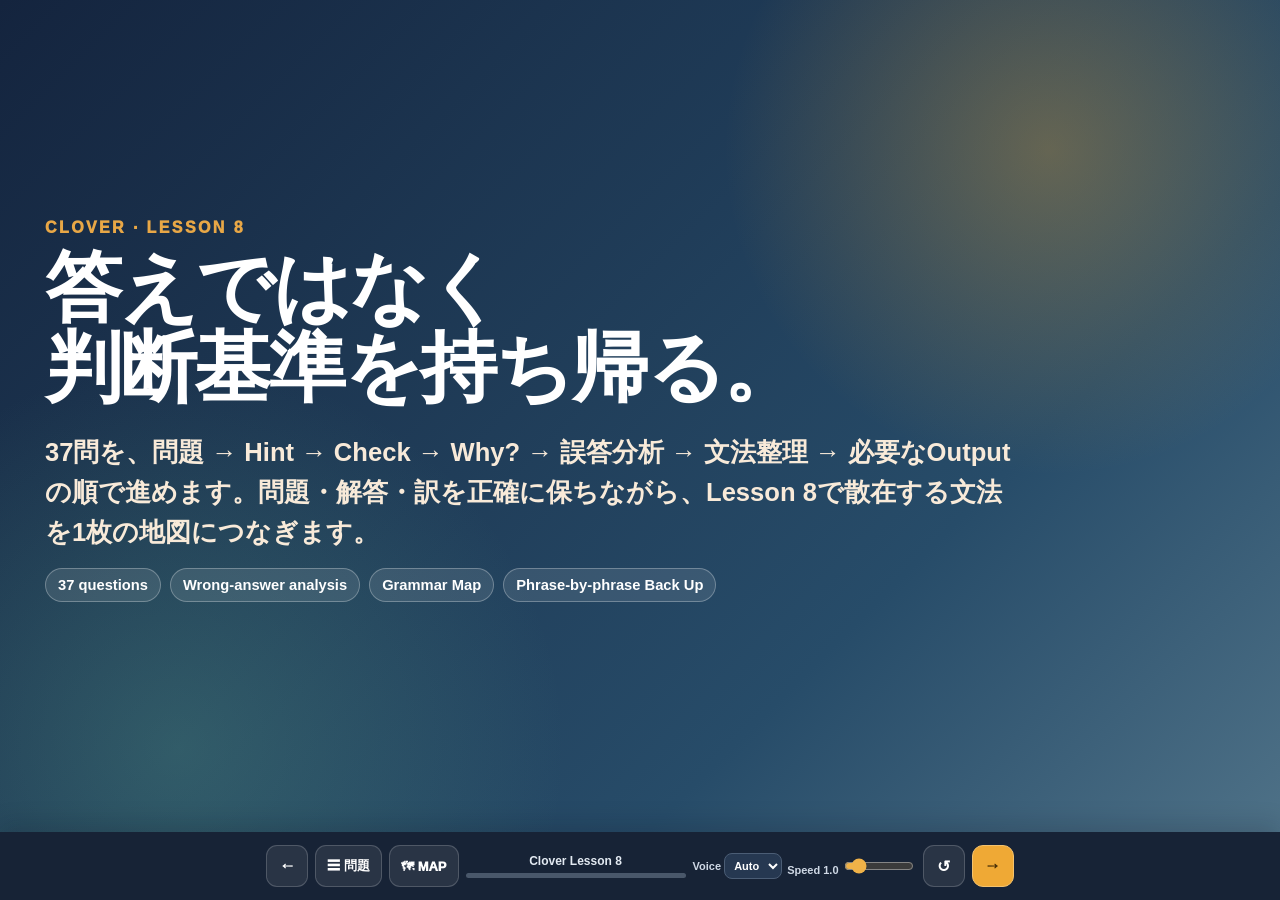
==== index.html @ 0b0bd534 "Load Lesson 8 output defaults before engine" ====
<!doctype html>
<html lang="ja">
<head>
<meta charset="utf-8">
<meta name="viewport" content="width=device-width,initial-scale=1,viewport-fit=cover">
<meta name="theme-color" content="#162943">
<title>Clover Lesson 8｜授業用</title>
<link rel="stylesheet" href="lesson8.css?v=20260901-3">
<link rel="stylesheet" href="teacher-tools.css?v=20260901-3">
</head>
<body>
<div class="app-shell" id="app" tabindex="0">
  <main class="stage" id="stage" aria-live="polite"></main>
  <nav class="toolbar" aria-label="授業操作">
    <button class="tool-btn" id="prevBtn" type="button" aria-label="前へ">←</button>
    <button class="tool-btn text" id="menuBtn" type="button" aria-label="問題一覧">☰ <span>問題</span></button>
    <button class="tool-btn text" id="mapBtn" type="button" aria-label="文法地図">🗺 <span>MAP</span></button>
    <div class="progress" aria-label="進行状況"><div class="counter" id="counter"></div><div class="progressbar"><span id="progressBar"></span></div></div>
    <div class="voice">
      <label>Voice <select id="voiceMode"><option value="auto">Auto</option><option value="en-US">US</option><option value="en-GB">UK</option></select></label>
      <label>Speed <span id="rateValue">1.0</span> <input class="rate" id="rate" type="range" min="0.7" max="3" step="0.1" value="1.0"></label>
    </div>
    <button class="tool-btn" id="resetBtn" type="button" aria-label="この問題を最初から">↺</button>
    <button class="tool-btn primary" id="nextBtn" type="button" aria-label="次へ">→</button>
  </nav>
</div>
<div class="overlay" id="menuOverlay" hidden><section class="modal" role="dialog" aria-modal="true" aria-label="問題一覧"><header class="modal-head"><h2>Clover Lesson 8｜問題一覧</h2><button class="close-btn" id="menuClose" type="button">×</button></header><div class="modal-body" id="menuBody"></div></section></div>
<div class="overlay" id="mapOverlay" hidden><section class="modal" role="dialog" aria-modal="true" aria-label="高校英文法 Grammar Map"><header class="modal-head"><h2>高校英文法 Grammar Map｜Lesson 8</h2><button class="close-btn" id="mapClose" type="button">×</button></header><div class="modal-body" id="mapBody"></div></section></div>
<div class="overlay" id="teacherOverlay" hidden><section class="modal" role="dialog" aria-modal="true" aria-label="教師用授業メモ"><header class="modal-head"><h2>教師用授業メモ</h2><button class="close-btn" id="teacherClose" type="button">×</button></header><div class="modal-body" id="teacherBody"></div></section></div>
<div class="toast" id="toast" hidden></div>
<script src="lesson-data.js?v=20260901-3"></script>
<script src="lesson8-output-defaults.js?v=20260901-3"></script>
<script src="lesson-references.js?v=20260901-3"></script>
<script src="lesson8-learning.js?v=20260901-3"></script>
<script src="lesson8-enhance.js?v=20260901-3"></script>
<script src="lesson8-projection-fix.js?v=20260901-3"></script>
<script src="teacher-tools.js?v=20260901-3"></script>
</body>
</html>
---- lesson8.css ----
:root{
  --ink:#182338;--navy:#162943;--navy2:#244563;--paper:#fffdf8;--cream:#f5efe6;--line:#dfd7cb;
  --muted:#687487;--gold:#efa935;--green:#287653;--red:#b8453f;--blue:#36759d;--violet:#6650a4;
  --shadow:0 18px 48px rgba(29,37,50,.16);--toolbar-h:68px;
}
*{box-sizing:border-box}
html,body{margin:0;width:100%;height:100%;background:#dcd5cc;color:var(--ink);font-family:"Kiwi Maru","Noto Sans JP","Yu Gothic UI","Segoe UI",sans-serif}
body{overflow:hidden}
button,select,input{font:inherit}
button{touch-action:manipulation}
.app-shell{height:100dvh;width:100vw;display:grid;grid-template-rows:minmax(0,1fr) auto;background:#e4ddd4;overflow:hidden}
.stage{min-height:0;overflow:hidden;background:radial-gradient(circle at 92% 10%,rgba(239,169,53,.14),transparent 24%),radial-gradient(circle at 4% 92%,rgba(54,117,157,.11),transparent 27%),linear-gradient(135deg,#fffdf8,#f5efe7);position:relative}
.stage-scroll{height:100%;min-height:0;overflow:auto;overscroll-behavior:contain;padding:clamp(16px,2.2vw,34px) clamp(16px,3.4vw,54px) clamp(24px,3vw,42px);scrollbar-gutter:stable}
.stage-scroll::-webkit-scrollbar{width:10px}.stage-scroll::-webkit-scrollbar-thumb{background:#c5bdb3;border-radius:999px;border:2px solid transparent;background-clip:padding-box}
.stage-inner{width:min(1180px,100%);margin:0 auto;min-height:100%;display:flex;flex-direction:column;justify-content:flex-start}
.cover-stage{background:radial-gradient(circle at 82% 18%,rgba(239,169,53,.32),transparent 26%),radial-gradient(circle at 14% 90%,rgba(103,184,151,.25),transparent 29%),linear-gradient(135deg,#14243e,#274c69 70%,#4e7187);color:#fff}
.cover-stage .stage-inner{justify-content:center}
.eyebrow{font-weight:950;letter-spacing:.15em;text-transform:uppercase;color:#e8a746;font-size:clamp(13px,1.25vw,18px)}
h1,h2,h3,p{overflow-wrap:anywhere}
h1{font-family:Georgia,"Yu Mincho",serif;margin:.15em 0 .2em;font-size:clamp(40px,6vw,82px);line-height:1.05;letter-spacing:-.03em}.cover-stage h1{color:#fff}
.cover-lead{font-size:clamp(18px,2vw,29px);line-height:1.55;max-width:980px;color:#f8ead9;font-weight:750;margin:.5rem 0 1rem}
.cover-badges{display:flex;gap:9px;flex-wrap:wrap}.cover-badges span{border:1px solid rgba(255,255,255,.28);background:rgba(255,255,255,.1);padding:8px 12px;border-radius:999px;font-size:clamp(12px,1.15vw,16px);font-weight:850}
.topline{display:flex;align-items:center;gap:10px;flex-wrap:wrap;margin-bottom:10px}.qno,.section-pill,.focus-pill,.stage-pill{display:inline-flex;align-items:center;border-radius:999px;padding:6px 11px;font-size:clamp(12px,1.15vw,16px);font-weight:900}
.qno{color:#9a580b;background:#fff1d6;border:1px solid #efd099}.section-pill{color:#43526a;background:#eff2f6;border:1px solid #d6dde6}.focus-pill{color:#245b44;background:#e9f5ee;border:1px solid #c9e2d2}.stage-pill{margin-left:auto;color:#604f22;background:#fff8df;border:1px solid #eadca9}
.lesson-title{font-family:Georgia,"Yu Mincho",serif;color:var(--navy);font-size:clamp(26px,3.1vw,45px);line-height:1.15;margin:0 0 12px}
.question-card{background:var(--navy);color:#fff;border-radius:20px;padding:clamp(16px,2vw,26px) clamp(17px,2.5vw,32px);box-shadow:0 15px 34px rgba(22,41,67,.18);position:relative}
.question{font-family:"Segoe UI","Noto Sans",sans-serif;font-size:clamp(20px,2.25vw,32px);line-height:1.43;font-weight:800;margin:0;padding-right:56px;white-space:pre-line}
.sub-question-list{display:grid;gap:8px;margin-top:10px}.sub-question{padding:9px 12px;border-radius:11px;background:rgba(255,255,255,.09);font-size:clamp(16px,1.65vw,23px);line-height:1.4;font-weight:750}
.choice-grid{display:grid;grid-template-columns:repeat(2,minmax(0,1fr));gap:9px 11px;margin-top:14px}.choice{padding:9px 12px;border:1px solid rgba(255,255,255,.24);border-radius:12px;background:rgba(255,255,255,.08);font-size:clamp(14px,1.45vw,20px);font-weight:780;line-height:1.35}.choice.correct{background:rgba(69,174,112,.26);border-color:#8bd0a8}
.audio-btn{position:absolute;right:15px;top:15px;width:44px;height:44px;border-radius:50%;border:1px solid rgba(255,255,255,.28);background:rgba(255,255,255,.1);color:#fff;font-weight:900;cursor:pointer}
.panel{margin-top:14px;background:rgba(255,255,255,.93);border:1px solid var(--line);border-radius:20px;padding:clamp(15px,2vw,24px);box-shadow:0 10px 28px rgba(83,65,41,.07)}
.panel-label{display:flex;align-items:center;gap:7px;font-size:clamp(13px,1.25vw,18px);font-weight:950;letter-spacing:.04em;margin-bottom:8px}.label-hint{color:#7b5b12}.label-check{color:#9a5b00}.label-why{color:var(--green)}.label-wrong{color:var(--red)}.label-meaning{color:var(--blue)}.label-grammar{color:#46588a}.label-output{color:var(--violet)}
.big-answer{font-size:clamp(25px,3vw,42px);font-weight:950;line-height:1.25;color:var(--navy);margin:0 0 8px;white-space:pre-line}
.completed{font-family:"Segoe UI","Noto Sans",sans-serif;font-size:clamp(17px,1.8vw,25px);line-height:1.45;font-weight:780;color:#253851;border-left:6px solid var(--blue);background:#f3f7fb;padding:11px 14px;border-radius:12px;white-space:pre-line}
.explain-list{display:grid;gap:9px;margin:0;padding:0;list-style:none}.explain-list li{position:relative;padding-left:1.2em;font-size:clamp(15px,1.52vw,21px);line-height:1.5}.explain-list li::before{content:'●';position:absolute;left:0;top:.18em;color:#9cadb8;font-size:.68em}
.decision{margin-top:12px;padding:10px 13px;border-radius:12px;background:#ecf6ef;border:1px solid #cbe0d1;font-size:clamp(14px,1.35vw,19px);line-height:1.45;font-weight:820}.decision b{color:#216445}
.wrong-grid{display:grid;grid-template-columns:repeat(2,minmax(0,1fr));gap:9px}.wrong-item{border:1px solid #ebcbc5;background:#fff2ef;border-radius:13px;padding:10px 12px;font-size:clamp(14px,1.35vw,19px);line-height:1.42;font-weight:700}
.translation{font-family:Georgia,"Yu Mincho",serif;font-size:clamp(21px,2.4vw,34px);line-height:1.6;font-weight:800;color:#253952;margin:0}
.grammar-card{display:grid;grid-template-columns:minmax(180px,.8fr) minmax(0,2.2fr);gap:16px;align-items:start}.grammar-card h3{margin:0;color:#263a62;font-size:clamp(18px,1.8vw,25px);line-height:1.25}.grammar-rules{margin:0;padding-left:1.25em}.grammar-rules li{font-size:clamp(14px,1.35vw,19px);line-height:1.45;margin-bottom:7px}.grammar-check{margin-top:9px;border-top:1px dashed #ced3df;padding-top:9px;font-weight:850;color:#43516d;font-size:clamp(13px,1.25vw,18px)}
.backup-wrap{display:grid;gap:12px}.backup-jp{font-family:Georgia,"Yu Mincho",serif;font-size:clamp(20px,2.25vw,33px);line-height:1.55;font-weight:820;color:#273c58;background:#f7f2ff;border:1px solid #ded4f3;border-radius:14px;padding:12px 15px}.phrase-line{display:flex;gap:8px;flex-wrap:wrap;align-items:stretch}.phrase{min-height:56px;display:flex;align-items:center;justify-content:center;padding:10px 14px;border-radius:12px;border:1px solid #c9c1dd;background:#fff;color:#2a3650;font-family:"Segoe UI","Noto Sans",sans-serif;font-size:clamp(17px,1.8vw,25px);font-weight:850;line-height:1.25;transition:opacity .15s,transform .15s}.phrase.hidden-phrase{background:#2f3340;color:#2f3340;position:relative;user-select:none}.phrase.hidden-phrase::after{content:'████████';position:absolute;color:#f4eefc;letter-spacing:.03em;font-size:.85em}.backup-only-jp .phrase-line{display:none}.backup-status{display:flex;justify-content:space-between;gap:12px;align-items:center;font-size:clamp(12px,1.15vw,16px);font-weight:850;color:#665e79}.mini-btn{border:1px solid #c8c0da;background:#fff;color:#473a69;border-radius:999px;padding:7px 11px;font-weight:900;cursor:pointer}
.hint-box{border-left:7px solid var(--gold);background:#fffbeb;border-radius:12px;padding:13px 15px;font-size:clamp(18px,1.9vw,27px);line-height:1.48;font-weight:780;color:#3e3a2b}
.map-head{display:flex;align-items:end;justify-content:space-between;gap:14px;flex-wrap:wrap}.map-head h2{font-family:Georgia,"Yu Mincho",serif;color:var(--navy);font-size:clamp(30px,4vw,54px);margin:0}.map-head p{margin:0;color:#526176;font-size:clamp(14px,1.3vw,18px);font-weight:750}
.map-grid{display:grid;grid-template-columns:repeat(3,minmax(0,1fr));gap:9px;margin-top:14px}.map-node{border:1px solid #d6d9dd;background:rgba(255,255,255,.72);border-radius:13px;padding:10px 11px;min-width:0}.map-node.active{background:#fff7e7;border-color:#e9ca90;box-shadow:inset 4px 0 0 var(--gold)}.map-no{font-size:11px;font-weight:950;color:#8d96a4}.map-name{font-size:clamp(14px,1.35vw,19px);font-weight:950;color:#243953;line-height:1.2}.map-axis{font-size:clamp(11px,1.05vw,14px);color:#657287;line-height:1.35;margin-top:4px}.map-qs{font-size:11px;color:#8a6320;margin-top:5px;font-weight:850}.lesson-core{display:grid;grid-template-columns:repeat(3,minmax(0,1fr));gap:10px;margin-top:14px}.core-card{border:1px solid var(--line);background:#fff;border-radius:14px;padding:12px}.core-card b{display:block;color:#243a55;font-size:clamp(15px,1.45vw,20px);margin-bottom:5px}.core-card p{margin:0;color:#566377;font-size:clamp(13px,1.2vw,17px);line-height:1.43}.core-ex{margin-top:8px;font-family:monospace;font-size:12px;color:#4c5f78;line-height:1.45}
.final-grid{display:grid;grid-template-columns:repeat(2,minmax(0,1fr));gap:10px}.final-card{border:1px solid var(--line);background:#fff;border-radius:14px;padding:12px}.final-q{font-size:clamp(15px,1.4vw,20px);font-weight:900;color:#263a55}.final-a{font-size:clamp(18px,1.8vw,25px);font-weight:950;color:#286c4e;margin:7px 0}.final-why{font-size:clamp(13px,1.2vw,17px);line-height:1.4;color:#596679}
.toolbar{min-height:var(--toolbar-h);background:rgba(20,32,52,.98);color:#fff;display:flex;align-items:center;justify-content:center;gap:7px;padding:8px max(8px,env(safe-area-inset-right)) max(8px,env(safe-area-inset-bottom)) max(8px,env(safe-area-inset-left));box-shadow:0 -7px 24px rgba(12,18,28,.18);z-index:20}
.tool-btn{border:1px solid rgba(255,255,255,.18);background:rgba(255,255,255,.08);color:#fff;border-radius:11px;min-width:42px;height:42px;padding:0 11px;font-weight:950;cursor:pointer}.tool-btn.primary{background:var(--gold);border-color:#f4c26d;color:#4a3108}.tool-btn.text{font-size:13px}.progress{min-width:150px;max-width:260px;flex:0 1 220px;text-align:center}.counter{font-size:12px;font-weight:900;color:#e3eaf2;line-height:1.2}.progressbar{height:5px;background:#49576a;border-radius:99px;overflow:hidden;margin-top:5px}.progressbar span{display:block;height:100%;background:#f0b248;transition:width .15s}
.voice{display:flex;gap:5px;align-items:center;color:#cfd8e5;font-size:11px;font-weight:850}.voice select{background:#263851;color:#fff;border:1px solid #4b5d75;border-radius:8px;padding:5px}.rate{width:70px;accent-color:#f0b248}
.overlay{position:fixed;inset:0;z-index:60;background:rgba(13,19,29,.62);display:grid;place-items:center;padding:16px}.overlay[hidden]{display:none}.modal{width:min(1060px,96vw);max-height:88dvh;display:grid;grid-template-rows:auto minmax(0,1fr);background:#fffdf8;border-radius:18px;box-shadow:0 26px 78px rgba(0,0,0,.34);overflow:hidden}.modal-head{display:flex;align-items:center;justify-content:space-between;gap:10px;background:var(--navy);color:#fff;padding:12px 15px}.modal-head h2{font-size:18px;margin:0}.close-btn{border:1px solid rgba(255,255,255,.2);background:rgba(255,255,255,.08);color:#fff;border-radius:9px;width:38px;height:38px;font-weight:950;cursor:pointer}.modal-body{min-height:0;overflow:auto;padding:13px}.jump-grid{display:grid;grid-template-columns:repeat(4,minmax(0,1fr));gap:8px}.jump-btn{border:1px solid var(--line);background:#fff;border-radius:11px;padding:9px 10px;text-align:left;color:#263951;cursor:pointer;min-width:0}.jump-btn b{display:block}.jump-btn small{display:block;color:#7a8493;margin-top:3px;white-space:nowrap;overflow:hidden;text-overflow:ellipsis}
.toast{position:fixed;left:50%;top:12px;transform:translateX(-50%);z-index:90;background:#15243a;color:#fff;border-radius:999px;padding:9px 14px;box-shadow:0 10px 28px rgba(0,0,0,.25);font-size:12px;font-weight:850}.toast[hidden]{display:none}
@media(max-width:950px){.voice{display:none}.map-grid{grid-template-columns:repeat(2,minmax(0,1fr))}.jump-grid{grid-template-columns:repeat(3,minmax(0,1fr))}.grammar-card{grid-template-columns:1fr}.lesson-core{grid-template-columns:1fr 1fr}.stage-pill{margin-left:0}.wrong-grid{grid-template-columns:1fr}}
@media(max-width:650px){:root{--toolbar-h:62px}.stage-scroll{padding:13px 12px 20px}.choice-grid,.map-grid,.final-grid,.lesson-core{grid-template-columns:1fr}.jump-grid{grid-template-columns:repeat(2,minmax(0,1fr))}.question{padding-right:46px;font-size:clamp(19px,5vw,25px)}.audio-btn{width:38px;height:38px;right:10px;top:10px}.toolbar{gap:4px;justify-content:space-between}.tool-btn{min-width:38px;height:40px;padding:0 8px}.tool-btn.text span{display:none}.progress{min-width:90px;flex:1}.topline{gap:6px}.qno,.section-pill,.focus-pill,.stage-pill{padding:5px 8px}.phrase{min-height:48px}.cover-lead{font-size:18px}}
@media(max-height:650px) and (min-width:651px){.stage-scroll{padding-top:13px;padding-bottom:16px}.lesson-title{font-size:28px;margin-bottom:8px}.question{font-size:21px}.question-card{padding:13px 18px}.panel{margin-top:10px;padding:13px 16px}.wrong-item,.explain-list li,.grammar-rules li{font-size:14px}.toolbar{min-height:56px}.tool-btn{height:38px}.translation{font-size:22px}.big-answer{font-size:27px}}
@media(prefers-reduced-motion:reduce){*{scroll-behavior:auto!important;transition:none!important}}
---- teacher-tools.css ----
.teacher-fab{position:absolute;right:14px;top:14px;z-index:5;border:1px solid rgba(22,41,67,.18);background:#fff8e7;color:#7d590e;border-radius:999px;padding:7px 10px;font-size:12px;font-weight:900;cursor:pointer}
.teacher-form{display:grid;gap:10px}.teacher-field label{display:block;font-size:13px;font-weight:900;color:#40516a;margin-bottom:4px}.teacher-field textarea{width:100%;min-height:78px;resize:vertical;border:1px solid #cfd4da;border-radius:10px;padding:9px;background:#fff}.save-row{display:flex;justify-content:flex-end;gap:8px}.save-btn{border:0;background:var(--navy);color:#fff;border-radius:10px;padding:9px 14px;font-weight:900;cursor:pointer}
@media(max-width:650px){.teacher-fab{top:8px;right:8px}}
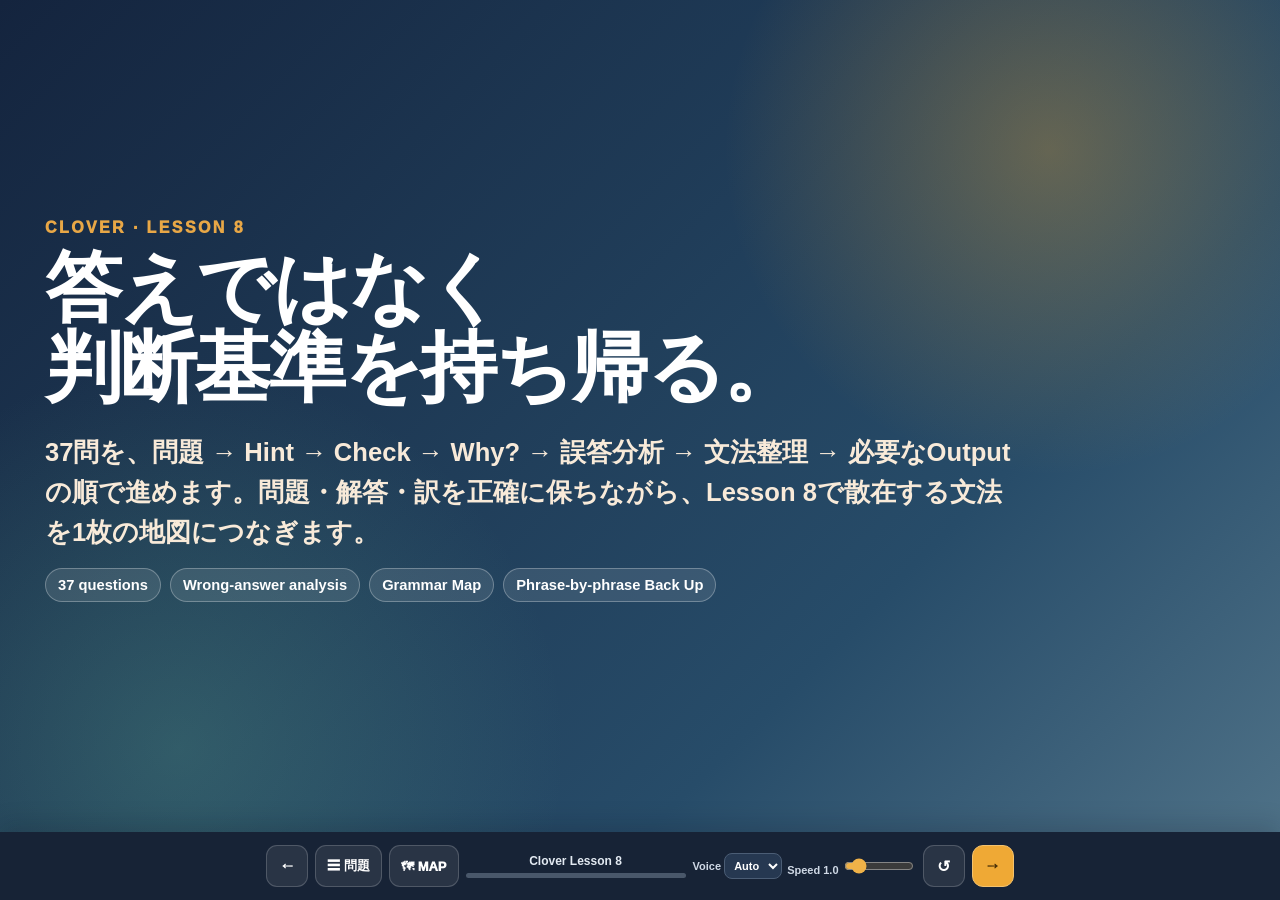
==== commit 9fe83105: "Refresh Lesson 8 Back Up fix" ====
--- a/index.html
+++ b/index.html
@@ -5,8 +5,8 @@
 <meta name="viewport" content="width=device-width,initial-scale=1,viewport-fit=cover">
 <meta name="theme-color" content="#162943">
 <title>Clover Lesson 8｜授業用</title>
-<link rel="stylesheet" href="lesson8.css?v=20260901-3">
-<link rel="stylesheet" href="teacher-tools.css?v=20260901-3">
+<link rel="stylesheet" href="lesson8.css?v=20260901-4">
+<link rel="stylesheet" href="teacher-tools.css?v=20260901-4">
 </head>
 <body>
 <div class="app-shell" id="app" tabindex="0">
@@ -28,12 +28,12 @@
 <div class="overlay" id="mapOverlay" hidden><section class="modal" role="dialog" aria-modal="true" aria-label="高校英文法 Grammar Map"><header class="modal-head"><h2>高校英文法 Grammar Map｜Lesson 8</h2><button class="close-btn" id="mapClose" type="button">×</button></header><div class="modal-body" id="mapBody"></div></section></div>
 <div class="overlay" id="teacherOverlay" hidden><section class="modal" role="dialog" aria-modal="true" aria-label="教師用授業メモ"><header class="modal-head"><h2>教師用授業メモ</h2><button class="close-btn" id="teacherClose" type="button">×</button></header><div class="modal-body" id="teacherBody"></div></section></div>
 <div class="toast" id="toast" hidden></div>
-<script src="lesson-data.js?v=20260901-3"></script>
-<script src="lesson8-output-defaults.js?v=20260901-3"></script>
-<script src="lesson-references.js?v=20260901-3"></script>
-<script src="lesson8-learning.js?v=20260901-3"></script>
-<script src="lesson8-enhance.js?v=20260901-3"></script>
-<script src="lesson8-projection-fix.js?v=20260901-3"></script>
-<script src="teacher-tools.js?v=20260901-3"></script>
+<script src="lesson-data.js?v=20260901-4"></script>
+<script src="lesson8-output-defaults.js?v=20260901-4"></script>
+<script src="lesson-references.js?v=20260901-4"></script>
+<script src="lesson8-learning.js?v=20260901-4"></script>
+<script src="lesson8-enhance.js?v=20260901-4"></script>
+<script src="lesson8-projection-fix.js?v=20260901-4"></script>
+<script src="teacher-tools.js?v=20260901-4"></script>
 </body>
 </html>
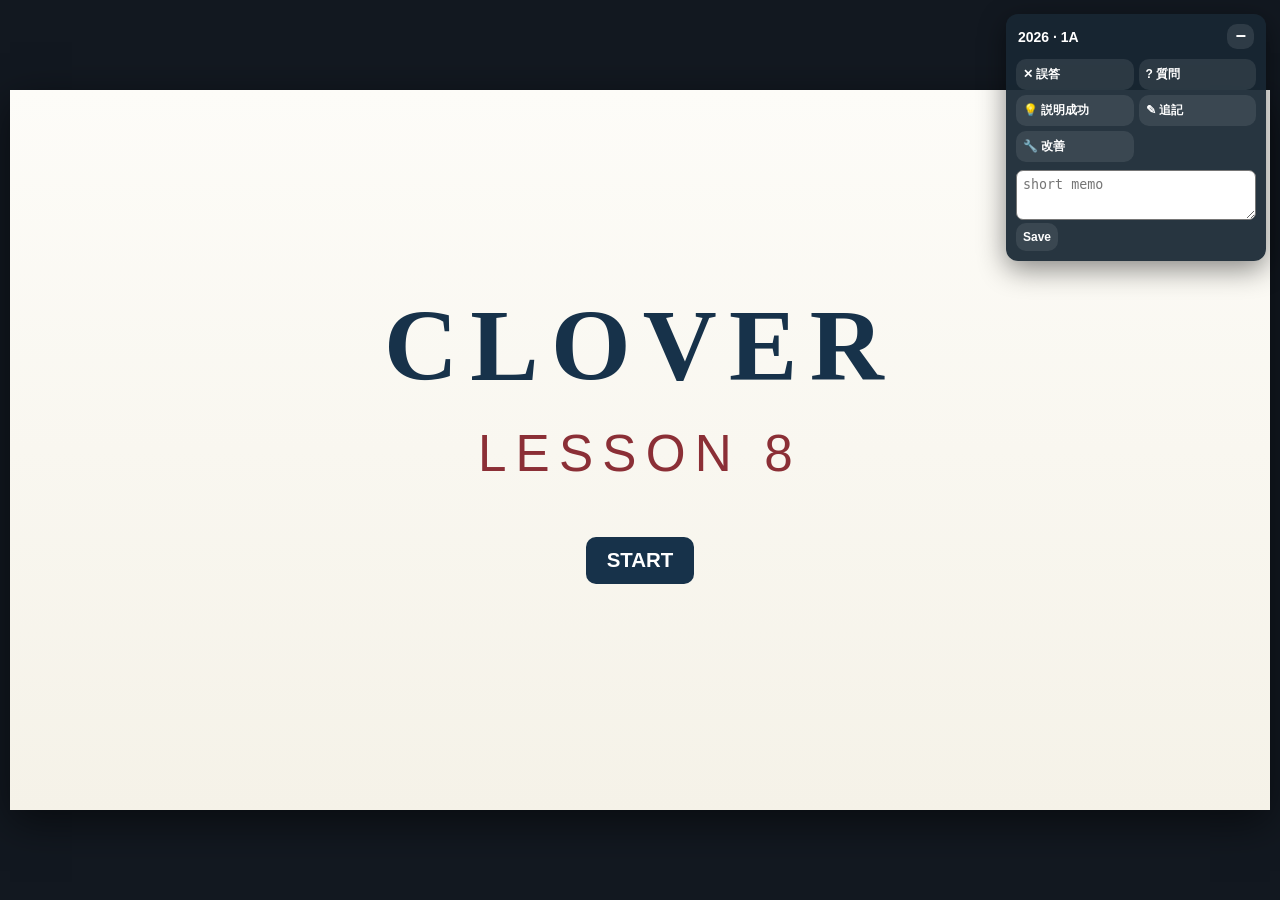
==== commit 171f4a95: "Replace Clover Lesson 8 with project-compliant review build" ====
--- a/index.html
+++ b/index.html
@@ -1,39 +1 @@
-<!doctype html>
-<html lang="ja">
-<head>
-<meta charset="utf-8">
-<meta name="viewport" content="width=device-width,initial-scale=1,viewport-fit=cover">
-<meta name="theme-color" content="#162943">
-<title>Clover Lesson 8｜授業用</title>
-<link rel="stylesheet" href="lesson8.css?v=20260901-4">
-<link rel="stylesheet" href="teacher-tools.css?v=20260901-4">
-</head>
-<body>
-<div class="app-shell" id="app" tabindex="0">
-  <main class="stage" id="stage" aria-live="polite"></main>
-  <nav class="toolbar" aria-label="授業操作">
-    <button class="tool-btn" id="prevBtn" type="button" aria-label="前へ">←</button>
-    <button class="tool-btn text" id="menuBtn" type="button" aria-label="問題一覧">☰ <span>問題</span></button>
-    <button class="tool-btn text" id="mapBtn" type="button" aria-label="文法地図">🗺 <span>MAP</span></button>
-    <div class="progress" aria-label="進行状況"><div class="counter" id="counter"></div><div class="progressbar"><span id="progressBar"></span></div></div>
-    <div class="voice">
-      <label>Voice <select id="voiceMode"><option value="auto">Auto</option><option value="en-US">US</option><option value="en-GB">UK</option></select></label>
-      <label>Speed <span id="rateValue">1.0</span> <input class="rate" id="rate" type="range" min="0.7" max="3" step="0.1" value="1.0"></label>
-    </div>
-    <button class="tool-btn" id="resetBtn" type="button" aria-label="この問題を最初から">↺</button>
-    <button class="tool-btn primary" id="nextBtn" type="button" aria-label="次へ">→</button>
-  </nav>
-</div>
-<div class="overlay" id="menuOverlay" hidden><section class="modal" role="dialog" aria-modal="true" aria-label="問題一覧"><header class="modal-head"><h2>Clover Lesson 8｜問題一覧</h2><button class="close-btn" id="menuClose" type="button">×</button></header><div class="modal-body" id="menuBody"></div></section></div>
-<div class="overlay" id="mapOverlay" hidden><section class="modal" role="dialog" aria-modal="true" aria-label="高校英文法 Grammar Map"><header class="modal-head"><h2>高校英文法 Grammar Map｜Lesson 8</h2><button class="close-btn" id="mapClose" type="button">×</button></header><div class="modal-body" id="mapBody"></div></section></div>
-<div class="overlay" id="teacherOverlay" hidden><section class="modal" role="dialog" aria-modal="true" aria-label="教師用授業メモ"><header class="modal-head"><h2>教師用授業メモ</h2><button class="close-btn" id="teacherClose" type="button">×</button></header><div class="modal-body" id="teacherBody"></div></section></div>
-<div class="toast" id="toast" hidden></div>
-<script src="lesson-data.js?v=20260901-4"></script>
-<script src="lesson8-output-defaults.js?v=20260901-4"></script>
-<script src="lesson-references.js?v=20260901-4"></script>
-<script src="lesson8-learning.js?v=20260901-4"></script>
-<script src="lesson8-enhance.js?v=20260901-4"></script>
-<script src="lesson8-projection-fix.js?v=20260901-4"></script>
-<script src="teacher-tools.js?v=20260901-4"></script>
-</body>
-</html>
+<!doctype html><html lang="ja"><head><meta charset="utf-8"><meta name="viewport" content="width=device-width,initial-scale=1"><title>Clover Lesson 8</title><link rel="stylesheet" href="lesson08.css"></head><body data-teacher="1"><div id="app"></div><script src="lesson-data.js"></script><script src="lesson8-output-defaults.js"></script><script src="lesson-data-adapter.js"></script><script src="lesson-references.js"></script><script src="lesson08-learning.js"></script><script src="lesson08-enhance.js"></script></body></html>
--- a/lesson08.css
+++ b/lesson08.css
@@ -0,0 +1,14 @@
+
+:root{--ink:#17324a;--accent:#8b2f36;--paper:#fbfaf6;--soft:#edf2f5;--gold:#b08a47;--green:#406b5a;--danger:#9b3c32}
+*{box-sizing:border-box}html,body{margin:0;width:100%;height:100%;background:#121820;color:#17202a;font-family:-apple-system,BlinkMacSystemFont,"Segoe UI","Yu Gothic",Meiryo,sans-serif;overflow:hidden}
+#app{height:100vh;display:grid;place-items:center;padding:10px}.slide{position:relative;width:min(100%,177.78vh);height:min(100%,56.25vw);aspect-ratio:16/9;background:var(--paper);padding:5.4vh 6.2vw 7.8vh;overflow:hidden;box-shadow:0 12px 40px #0008}
+.cover{display:grid;place-items:center;background:linear-gradient(180deg,#fdfcf8,#f5f2e8)}.cover-inner{text-align:center}.clovermark{font:700 clamp(64px,8vw,150px)/1 Georgia,serif;letter-spacing:.12em;color:var(--ink)}.lessonno{font-size:clamp(38px,4vw,74px);letter-spacing:.18em;margin:3vh 0 6vh;color:var(--accent)}
+button{border:0;background:var(--ink);color:white;border-radius:10px;padding:1.25vh 1.6vw;font-size:clamp(17px,1.6vw,30px);font-weight:700;cursor:pointer}button.ghost{background:transparent;color:var(--ink);border:2px solid #9ca9b4}.eyebrow,.stage-title,.cover-kicker{font-weight:800;letter-spacing:.14em;color:var(--accent);font-size:clamp(17px,1.4vw,25px)}
+.problem-text,.complete{font-family:Georgia,"Times New Roman",serif;font-size:clamp(31px,3.15vw,58px);line-height:1.34;color:#14212b;margin-top:4vh;white-space:normal}.complete{font-size:clamp(30px,2.9vw,54px);padding-right:3vw}.options{display:grid;grid-template-columns:1fr 1fr;gap:1.2vh 2vw;margin-top:3vh;font-size:clamp(20px,1.8vw,32px)}.options div{padding:.6vh 0;border-bottom:1px solid #d9d7ce}
+.audio{position:absolute;right:6.2vw;top:5vh;background:transparent;color:var(--ink);font-size:clamp(14px,1.25vw,22px);padding:.5vh .5vw}.hint{margin-top:3vh;padding:2.5vh 2.8vw;border-left:8px solid var(--gold);background:#f7f1df}.hint-en{font-size:clamp(25px,2.25vw,42px);line-height:1.45}.hintdots{display:flex;gap:.8vw;margin-top:2vh}.hintdots button{padding:.5vh .8vw;background:#c4cbd0;color:#233}.hintdots .on{background:var(--accent);color:white}
+.path{display:flex;align-items:center;gap:1vw;flex-wrap:wrap;margin:3vh 0 2vh}.path span{padding:.8vh 1vw;border:2px solid #9cb0bc;border-radius:999px;font-size:clamp(18px,1.55vw,28px);background:white}.path b{font-size:2vw;color:var(--gold)}.explain,.watch,.meaning{font-size:clamp(23px,2.1vw,40px);line-height:1.52;margin-top:3vh;max-width:94%}.watch{border-left:8px solid var(--danger);padding:2vh 2vw;background:#fff0ec}.meaning{font-family:"Yu Gothic",Meiryo,sans-serif;border-top:2px solid #d5d1c5;padding-top:3vh;color:#3c4650}.answer-mark{position:absolute;right:7vw;top:18vh;font-size:8vw;color:#6e8e7d;opacity:.18}
+.navline{position:absolute;left:6.2vw;right:6.2vw;bottom:2.7vh;display:flex;align-items:center;justify-content:space-between}.counter{font-size:clamp(14px,1.25vw,21px);color:#61717d;font-weight:700}
+.say{font-size:clamp(30px,3vw,52px);font-weight:900;letter-spacing:.1em;color:var(--accent)}.say small{font-size:.45em;display:block;color:#59656d;letter-spacing:.06em;margin-top:.5vh}.cue{font-size:clamp(26px,2.5vw,44px);margin:4vh 0 4vh;padding-bottom:2vh;border-bottom:2px solid #d8d2c6}.chunks{display:grid;gap:2.2vh}.chunk{font-family:Georgia,serif;font-size:clamp(30px,3vw,56px);line-height:1.05;min-height:1.2em}.chunk.hidden{font-family:monospace;letter-spacing:.08em;color:#60707c}.backup-actions{position:absolute;right:6.2vw;bottom:9vh}
+.map-slide{padding-top:4vh}.map-head{display:flex;align-items:end;justify-content:space-between}.map-head h1{font:700 clamp(37px,4vw,70px)/1 Georgia,serif;margin:1vh 0;color:var(--ink)}.map-count{font-size:clamp(16px,1.4vw,25px);color:#65747d}.map-grid{display:grid;grid-template-columns:repeat(5,1fr);gap:1.2vw;margin-top:3vh;height:58vh}.map-grid section{min-width:0}.map-grid h2{font-size:clamp(21px,1.9vw,34px);color:var(--accent);border-bottom:3px solid var(--accent);margin:0 0 1vh;padding-bottom:.5vh}.map-grid button{display:flex;align-items:center;gap:.6vw;width:100%;text-align:left;background:transparent;color:#21313c;border-bottom:1px solid #ddd;border-radius:0;padding:.65vh .2vw;font-size:clamp(12px,1.15vw,20px)}.map-grid button b{width:3.4em;color:var(--ink)}.map-grid button span{white-space:nowrap;overflow:hidden;text-overflow:ellipsis;font-weight:500}.map-concepts{position:absolute;right:6.2vw;bottom:2.7vh;display:flex;gap:1vw}.concept-grid{display:grid;grid-template-columns:1fr 1fr;gap:2vh 2vw;margin-top:3vh}.concept-grid details{border:2px solid #c6cfd4;border-radius:14px;background:#fff;overflow:hidden}.concept-grid summary{font-size:clamp(23px,2.1vw,38px);font-weight:800;padding:2vh 2vw;cursor:pointer;color:var(--ink)}.concept-grid details div{font-size:clamp(18px,1.55vw,29px);padding:1vh 2vw;border-top:1px solid #e2e5e6}
+.teacher-dock{position:fixed;right:14px;top:14px;width:260px;background:#182733ee;color:white;border-radius:12px;z-index:99;box-shadow:0 8px 28px #0007;font-size:14px}.dock-top{display:flex;justify-content:space-between;align-items:center;padding:10px 12px}.dock-top button{padding:2px 8px;font-size:18px;background:#ffffff1a}.dock-body{padding:0 10px 10px}.dock-icons{display:grid;grid-template-columns:1fr 1fr;gap:5px}.dock-icons button,.dock-body>button{font-size:12px;padding:7px;background:#ffffff17;text-align:left}.dock-body textarea{width:100%;height:50px;margin-top:8px;border-radius:7px;padding:6px}.teacher-dock.min .dock-body{display:none}
+@media(max-height:700px){.slide{padding-top:4vh;padding-bottom:8vh}.problem-text,.complete{margin-top:2.5vh}.options{margin-top:2vh}.explain,.watch,.meaning{margin-top:2vh;line-height:1.36}.cue{margin:2.5vh 0}.chunks{gap:1.4vh}.backup-actions{bottom:8.5vh}.map-grid{height:54vh}}
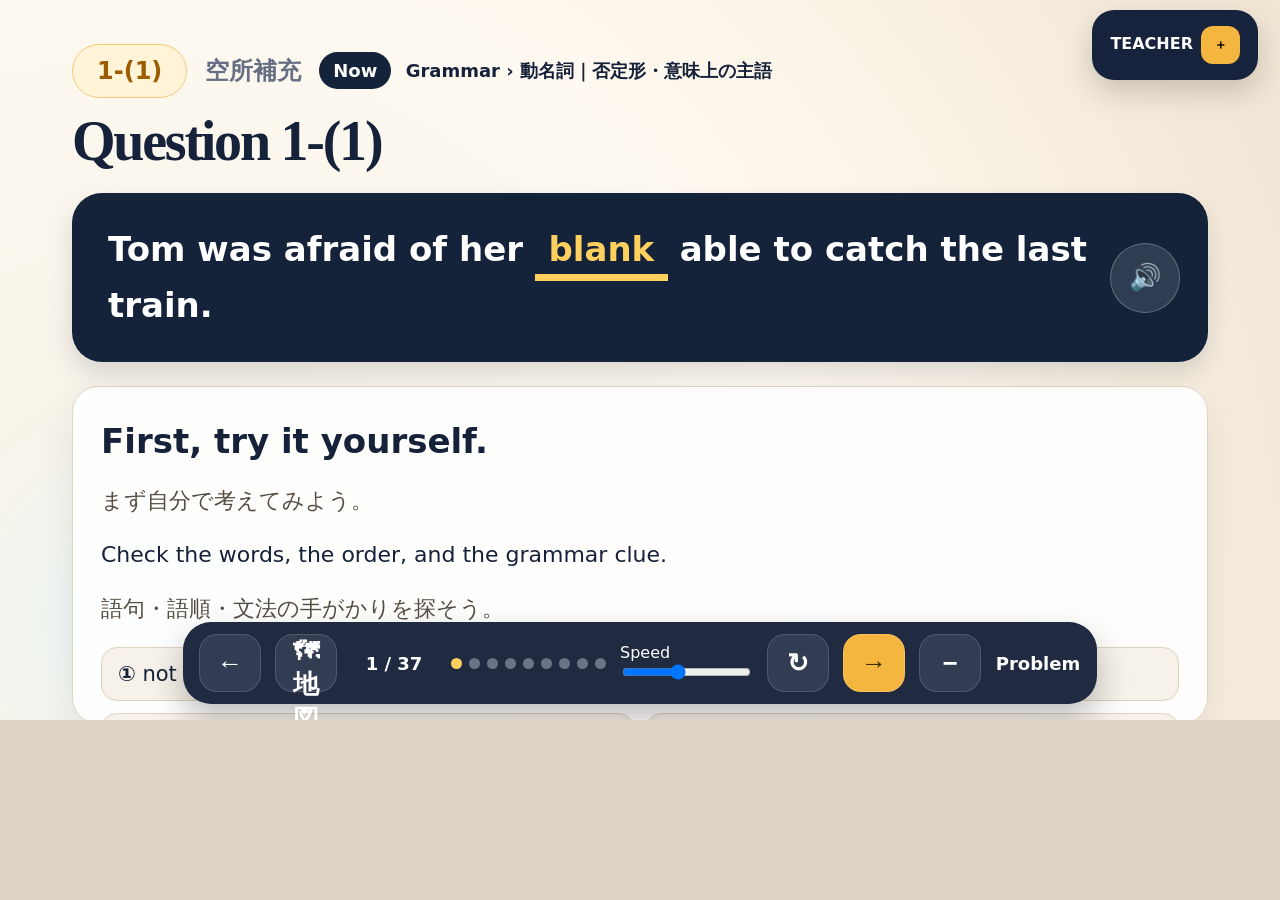
==== commit f3d0b5b4: "Rebuild Clover Lesson 8 in Lesson 10 classroom style" ====
--- a/index.html
+++ b/index.html
@@ -1 +1,31 @@
-<!doctype html><html lang="ja"><head><meta charset="utf-8"><meta name="viewport" content="width=device-width,initial-scale=1"><title>Clover Lesson 8</title><link rel="stylesheet" href="lesson08.css"></head><body data-teacher="1"><div id="app"></div><script src="lesson-data.js"></script><script src="lesson8-output-defaults.js"></script><script src="lesson-data-adapter.js"></script><script src="lesson-references.js"></script><script src="lesson08-learning.js"></script><script src="lesson08-enhance.js"></script></body></html>+<!doctype html>
+<html lang="ja" data-mode="teacher">
+<head>
+<meta charset="utf-8">
+<meta name="viewport" content="width=device-width,initial-scale=1">
+<title>Clover Lesson 8</title>
+<link rel="stylesheet" href="styles.css">
+</head>
+<body>
+<main class="stage">
+  <section id="slide"></section>
+  <aside id="teacher" class="teacher"></aside>
+  <nav id="nav" class="nav">
+    <button id="prev">←</button>
+    <button id="mapBtn" class="hideable">🗺 地図</button>
+    <div class="hideable count" id="count">1 / 37</div>
+    <div class="hideable dots" id="dots"></div>
+    <label class="hideable small">Speed <input id="speed" type="range" min="0.7" max="1.4" step="0.1" value="1"></label>
+    <button id="resetBtn" class="hideable">↻</button>
+    <button id="next" class="next">→</button>
+    <button id="navMin">−</button>
+    <span class="hideable count" id="stageName">Problem</span>
+  </nav>
+  <div id="modalroot"></div>
+</main>
+<script src="lesson-data.js"></script>
+<script src="data.js"></script>
+<script src="references.js"></script>
+<script src="app.js"></script>
+</body>
+</html>
--- a/styles.css
+++ b/styles.css
@@ -0,0 +1,10 @@
+
+:root{--navy:#14223a;--ink:#16223a;--paper:#fffaf0;--gold:#f5b640;--muted:#667085;--line:#ded5c7}
+*{box-sizing:border-box}body{margin:0;background:#ddd3c3;color:var(--ink);font-family:"Hiragino Sans","Yu Gothic",system-ui,sans-serif}
+.stage{width:min(1440px,100vw);height:calc(min(1440px,100vw)*9/16);min-height:720px;max-height:100vh;margin:0 auto;background:radial-gradient(circle at 12% 86%,#e9f5f6 0,#f8f3e9 18%,#fffaf1 52%,#f1e5d3 100%);position:relative;overflow:hidden;padding:44px 72px 112px}
+h1{font-family:Georgia,"Times New Roman",serif;font-size:56px;line-height:.98;margin:16px 0 24px;letter-spacing:-.04em}h2{font-size:34px;line-height:1.22;margin:8px 0 12px}.jp{font-size:22px;line-height:1.45;color:#554d42}.topline{display:flex;align-items:center;gap:18px;flex-wrap:wrap}.pill{display:inline-flex;align-items:center;justify-content:center;background:#fff3d8;border:1px solid #f3ca79;color:#9b5d00;font-weight:900;border-radius:999px;padding:12px 24px;font-size:24px}.section{font-size:24px;font-weight:900;color:#667085}.path{font-size:18px;font-weight:800}.path b{background:var(--navy);color:#fff;border-radius:999px;padding:8px 14px;margin-right:8px}
+.question-card{background:var(--navy);color:white;border-radius:30px;padding:32px 86px 32px 36px;position:relative;box-shadow:0 12px 24px rgba(20,34,58,.14);margin-bottom:24px}.qtext{font-size:34px;line-height:1.45;font-weight:850}.audio{position:absolute;right:28px;top:50%;transform:translateY(-50%);width:70px;height:70px;border-radius:50%;border:1px solid rgba(255,255,255,.25);background:rgba(255,255,255,.12);color:white;font-size:26px}.blank{display:inline-block;border-bottom:7px solid #ffd05e;color:#ffd05e;font-weight:900;padding:0 .4em}.choice-mark{background:#ffd05e;color:#14223a;border-radius:10px;padding:1px 5px;margin:0 2px;font-weight:900}
+.panel{background:rgba(255,255,255,.9);border:1px solid var(--line);border-radius:26px;padding:26px 28px;box-shadow:0 16px 36px rgba(45,35,18,.08);max-height:338px;overflow:hidden}.panel p{font-size:22px;line-height:1.45}.label{color:#986006;font-weight:900;letter-spacing:.02em;margin:0 0 10px!important}.hint{border-color:#f2cc7c}.check h2{font-family:"Hiragino Sans","Yu Gothic",system-ui,sans-serif;font-size:38px}.answerline{font-size:28px;font-weight:850;background:#eef3f8;border-left:8px solid #3b87bd;border-radius:14px;padding:18px 22px;line-height:1.35;margin:12px 0}.options{display:grid;grid-template-columns:repeat(2,1fr);gap:12px;margin-top:14px}.opt{background:#f6f1e9;border:1px solid #ddd1c0;border-radius:16px;padding:14px 16px;font-size:21px}.opt.correct{background:#e8f6ed;border-color:#70bf87}.tokens{display:flex;flex-wrap:wrap;gap:10px;margin-top:12px}.tokens span{background:#fff;border:1px solid #d9cfbe;border-radius:999px;padding:10px 16px;font-size:21px;font-weight:800}.diagram{display:flex;align-items:center;gap:18px;background:#f7f9fc;border:1px solid #d8e3ef;border-radius:18px;padding:18px 22px;margin:8px 0 14px;font-size:22px}.diagram b{color:#a46200}.jpbox{background:#f3edfb;border:1px solid #d7c7f2;border-radius:18px;padding:18px 24px;font-family:"Yu Mincho",serif;font-size:30px;line-height:1.45;margin:12px 0}.chunks{display:flex;flex-wrap:wrap;gap:10px;background:#f8fafc;border:1px solid #d5dde8;border-radius:18px;padding:16px;margin-top:14px}.chunks span{font-size:28px;font-weight:900;border-bottom:5px solid #e5a72f;padding:4px 8px}.chunks span.hidden{background:#17233c;color:#17233c;border-radius:10px;border-bottom-color:#17233c}.saybuttons button{border:0;border-radius:999px;background:#17233c;color:white;font-size:18px;font-weight:900;padding:12px 18px;margin:12px 8px 0 0}
+.nav{position:absolute;left:50%;bottom:16px;transform:translateX(-50%);height:82px;background:#202a40;color:white;border-radius:28px;padding:12px 16px;display:flex;align-items:center;gap:14px;box-shadow:0 16px 34px rgba(0,0,0,.25);z-index:20}.nav.min{height:56px}.nav.min .hideable{display:none}.nav button{height:58px;min-width:62px;border:1px solid rgba(255,255,255,.15);border-radius:18px;background:#323c52;color:white;font-size:26px;font-weight:900}.nav .next{background:var(--gold);color:#3c2800}.count{font-size:18px;font-weight:900;min-width:86px;text-align:center}.dots{display:flex;gap:7px}.dots span{width:11px;height:11px;border-radius:50%;background:#6a7487}.dots .on{background:#ffd05e}.teacher{position:absolute;right:22px;top:10px;background:#17233c;color:white;border-radius:22px;padding:16px 18px;z-index:30;box-shadow:0 12px 30px rgba(0,0,0,.18);font-weight:900}.teacher button{background:#f5b640;border:0;border-radius:12px;padding:10px 13px;margin-left:8px;font-weight:900}.teacher.open{width:420px}.teacher.open p{font-size:15px;color:#d6deec}.teacher-head{display:flex;justify-content:space-between}.logtypes{display:flex;flex-wrap:wrap;gap:8px;margin:10px 0}.logtypes button{margin:0;background:#344057;color:white;border:1px solid rgba(255,255,255,.14)}
+.modal{position:absolute;inset:0;background:rgba(20,34,58,.55);z-index:50;display:grid;place-items:center}.modalbox{width:min(1120px,86vw);max-height:86%;overflow:auto;background:#fffaf1;border-radius:28px;padding:34px}.modalbox h2{font-family:Georgia,serif;font-size:44px}.x{float:right;border:0;background:#17233c;color:white;border-radius:50%;width:48px;height:48px;font-size:28px}.mapgrid{display:grid;grid-template-columns:repeat(5,1fr);gap:14px}.mapgrid section{background:#f7f1e7;border:1px solid #dfd3c1;border-radius:18px;padding:18px}.mapgrid h3{font-size:25px;margin:0}.mapgrid li{font-size:17px;margin:8px 0}.final{padding-top:64px}.final h1{font-size:72px}.final h2{font-family:"Hiragino Sans","Yu Gothic",sans-serif;font-size:30px}.kicker{font-weight:900;color:#ca7d10;letter-spacing:.18em}.finalgrid{display:grid;grid-template-columns:repeat(2,1fr);gap:14px;margin-top:24px}.finalgrid div{background:#fff;border:1px solid #ded5c7;border-radius:18px;padding:18px}.finalgrid span{display:block;font-size:22px}.finalgrid b{font-size:28px;color:#17233c}
+@media(max-width:900px){.stage{height:100vh;min-height:0;padding:28px 24px 100px}h1{font-size:42px}.qtext{font-size:25px}.panel{max-height:45vh}.mapgrid{grid-template-columns:1fr}.teacher.open{width:320px}.nav{width:94%;gap:8px}.hideable.small{display:none}}
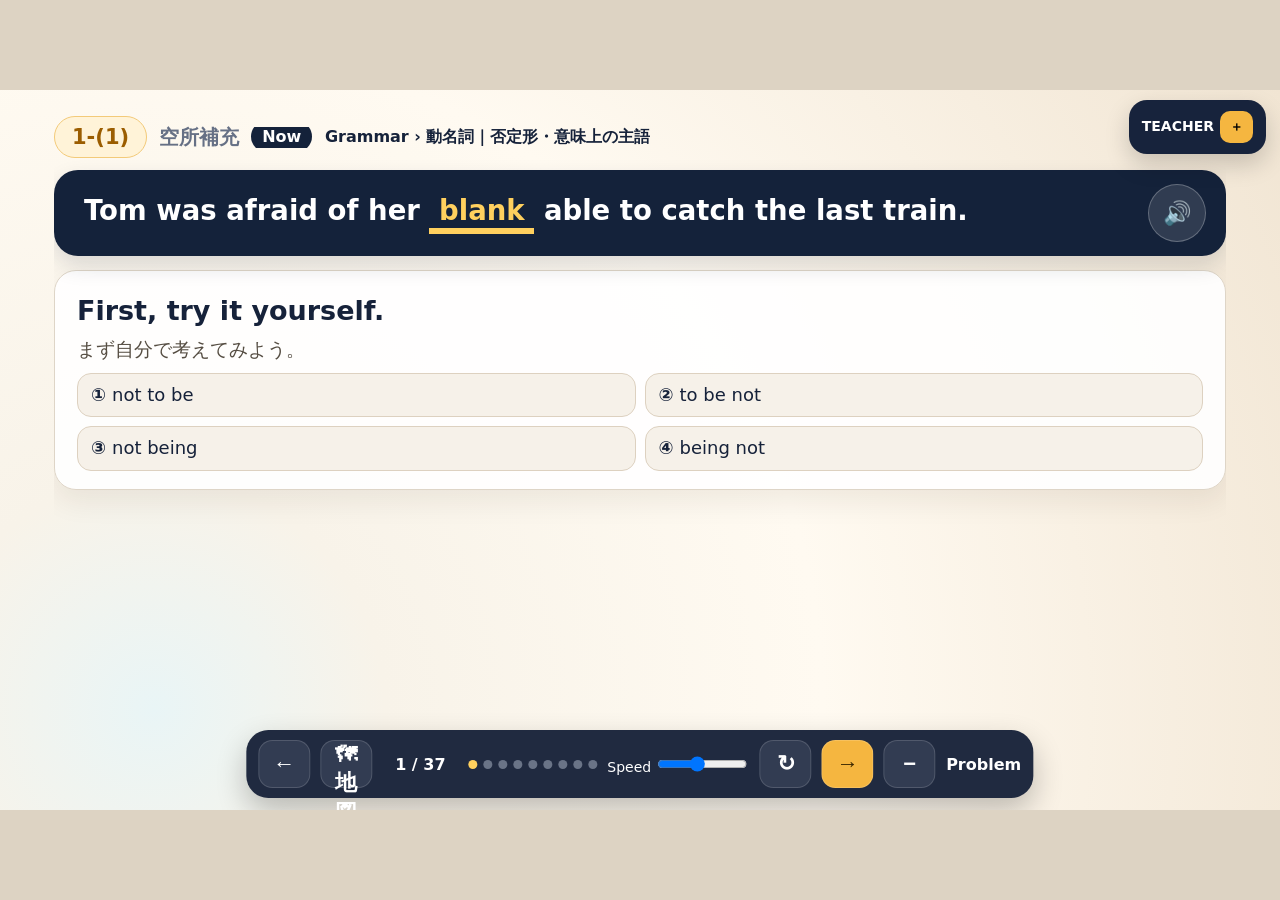
==== commit 97e2302a: "Load slide fit guard on teacher view" ====
--- a/index.html
+++ b/index.html
@@ -7,18 +7,18 @@
 <link rel="stylesheet" href="styles.css">
 </head>
 <body>
-<main class="stage">
+<main class="stage" data-fit="normal" data-phase="problem">
   <section id="slide"></section>
   <aside id="teacher" class="teacher"></aside>
   <nav id="nav" class="nav">
-    <button id="prev">←</button>
+    <button id="prev" aria-label="前へ">←</button>
     <button id="mapBtn" class="hideable">🗺 地図</button>
     <div class="hideable count" id="count">1 / 37</div>
     <div class="hideable dots" id="dots"></div>
     <label class="hideable small">Speed <input id="speed" type="range" min="0.7" max="1.4" step="0.1" value="1"></label>
-    <button id="resetBtn" class="hideable">↻</button>
-    <button id="next" class="next">→</button>
-    <button id="navMin">−</button>
+    <button id="resetBtn" class="hideable" aria-label="最初から">↻</button>
+    <button id="next" class="next" aria-label="次へ">→</button>
+    <button id="navMin" aria-label="操作バーを縮小">−</button>
     <span class="hideable count" id="stageName">Problem</span>
   </nav>
   <div id="modalroot"></div>
@@ -27,5 +27,6 @@
 <script src="data.js"></script>
 <script src="references.js"></script>
 <script src="app.js"></script>
+<script src="layout-fix.js"></script>
 </body>
 </html>
--- a/styles.css
+++ b/styles.css
@@ -1,10 +1,20 @@
-
 :root{--navy:#14223a;--ink:#16223a;--paper:#fffaf0;--gold:#f5b640;--muted:#667085;--line:#ded5c7}
-*{box-sizing:border-box}body{margin:0;background:#ddd3c3;color:var(--ink);font-family:"Hiragino Sans","Yu Gothic",system-ui,sans-serif}
-.stage{width:min(1440px,100vw);height:calc(min(1440px,100vw)*9/16);min-height:720px;max-height:100vh;margin:0 auto;background:radial-gradient(circle at 12% 86%,#e9f5f6 0,#f8f3e9 18%,#fffaf1 52%,#f1e5d3 100%);position:relative;overflow:hidden;padding:44px 72px 112px}
-h1{font-family:Georgia,"Times New Roman",serif;font-size:56px;line-height:.98;margin:16px 0 24px;letter-spacing:-.04em}h2{font-size:34px;line-height:1.22;margin:8px 0 12px}.jp{font-size:22px;line-height:1.45;color:#554d42}.topline{display:flex;align-items:center;gap:18px;flex-wrap:wrap}.pill{display:inline-flex;align-items:center;justify-content:center;background:#fff3d8;border:1px solid #f3ca79;color:#9b5d00;font-weight:900;border-radius:999px;padding:12px 24px;font-size:24px}.section{font-size:24px;font-weight:900;color:#667085}.path{font-size:18px;font-weight:800}.path b{background:var(--navy);color:#fff;border-radius:999px;padding:8px 14px;margin-right:8px}
-.question-card{background:var(--navy);color:white;border-radius:30px;padding:32px 86px 32px 36px;position:relative;box-shadow:0 12px 24px rgba(20,34,58,.14);margin-bottom:24px}.qtext{font-size:34px;line-height:1.45;font-weight:850}.audio{position:absolute;right:28px;top:50%;transform:translateY(-50%);width:70px;height:70px;border-radius:50%;border:1px solid rgba(255,255,255,.25);background:rgba(255,255,255,.12);color:white;font-size:26px}.blank{display:inline-block;border-bottom:7px solid #ffd05e;color:#ffd05e;font-weight:900;padding:0 .4em}.choice-mark{background:#ffd05e;color:#14223a;border-radius:10px;padding:1px 5px;margin:0 2px;font-weight:900}
-.panel{background:rgba(255,255,255,.9);border:1px solid var(--line);border-radius:26px;padding:26px 28px;box-shadow:0 16px 36px rgba(45,35,18,.08);max-height:338px;overflow:hidden}.panel p{font-size:22px;line-height:1.45}.label{color:#986006;font-weight:900;letter-spacing:.02em;margin:0 0 10px!important}.hint{border-color:#f2cc7c}.check h2{font-family:"Hiragino Sans","Yu Gothic",system-ui,sans-serif;font-size:38px}.answerline{font-size:28px;font-weight:850;background:#eef3f8;border-left:8px solid #3b87bd;border-radius:14px;padding:18px 22px;line-height:1.35;margin:12px 0}.options{display:grid;grid-template-columns:repeat(2,1fr);gap:12px;margin-top:14px}.opt{background:#f6f1e9;border:1px solid #ddd1c0;border-radius:16px;padding:14px 16px;font-size:21px}.opt.correct{background:#e8f6ed;border-color:#70bf87}.tokens{display:flex;flex-wrap:wrap;gap:10px;margin-top:12px}.tokens span{background:#fff;border:1px solid #d9cfbe;border-radius:999px;padding:10px 16px;font-size:21px;font-weight:800}.diagram{display:flex;align-items:center;gap:18px;background:#f7f9fc;border:1px solid #d8e3ef;border-radius:18px;padding:18px 22px;margin:8px 0 14px;font-size:22px}.diagram b{color:#a46200}.jpbox{background:#f3edfb;border:1px solid #d7c7f2;border-radius:18px;padding:18px 24px;font-family:"Yu Mincho",serif;font-size:30px;line-height:1.45;margin:12px 0}.chunks{display:flex;flex-wrap:wrap;gap:10px;background:#f8fafc;border:1px solid #d5dde8;border-radius:18px;padding:16px;margin-top:14px}.chunks span{font-size:28px;font-weight:900;border-bottom:5px solid #e5a72f;padding:4px 8px}.chunks span.hidden{background:#17233c;color:#17233c;border-radius:10px;border-bottom-color:#17233c}.saybuttons button{border:0;border-radius:999px;background:#17233c;color:white;font-size:18px;font-weight:900;padding:12px 18px;margin:12px 8px 0 0}
-.nav{position:absolute;left:50%;bottom:16px;transform:translateX(-50%);height:82px;background:#202a40;color:white;border-radius:28px;padding:12px 16px;display:flex;align-items:center;gap:14px;box-shadow:0 16px 34px rgba(0,0,0,.25);z-index:20}.nav.min{height:56px}.nav.min .hideable{display:none}.nav button{height:58px;min-width:62px;border:1px solid rgba(255,255,255,.15);border-radius:18px;background:#323c52;color:white;font-size:26px;font-weight:900}.nav .next{background:var(--gold);color:#3c2800}.count{font-size:18px;font-weight:900;min-width:86px;text-align:center}.dots{display:flex;gap:7px}.dots span{width:11px;height:11px;border-radius:50%;background:#6a7487}.dots .on{background:#ffd05e}.teacher{position:absolute;right:22px;top:10px;background:#17233c;color:white;border-radius:22px;padding:16px 18px;z-index:30;box-shadow:0 12px 30px rgba(0,0,0,.18);font-weight:900}.teacher button{background:#f5b640;border:0;border-radius:12px;padding:10px 13px;margin-left:8px;font-weight:900}.teacher.open{width:420px}.teacher.open p{font-size:15px;color:#d6deec}.teacher-head{display:flex;justify-content:space-between}.logtypes{display:flex;flex-wrap:wrap;gap:8px;margin:10px 0}.logtypes button{margin:0;background:#344057;color:white;border:1px solid rgba(255,255,255,.14)}
-.modal{position:absolute;inset:0;background:rgba(20,34,58,.55);z-index:50;display:grid;place-items:center}.modalbox{width:min(1120px,86vw);max-height:86%;overflow:auto;background:#fffaf1;border-radius:28px;padding:34px}.modalbox h2{font-family:Georgia,serif;font-size:44px}.x{float:right;border:0;background:#17233c;color:white;border-radius:50%;width:48px;height:48px;font-size:28px}.mapgrid{display:grid;grid-template-columns:repeat(5,1fr);gap:14px}.mapgrid section{background:#f7f1e7;border:1px solid #dfd3c1;border-radius:18px;padding:18px}.mapgrid h3{font-size:25px;margin:0}.mapgrid li{font-size:17px;margin:8px 0}.final{padding-top:64px}.final h1{font-size:72px}.final h2{font-family:"Hiragino Sans","Yu Gothic",sans-serif;font-size:30px}.kicker{font-weight:900;color:#ca7d10;letter-spacing:.18em}.finalgrid{display:grid;grid-template-columns:repeat(2,1fr);gap:14px;margin-top:24px}.finalgrid div{background:#fff;border:1px solid #ded5c7;border-radius:18px;padding:18px}.finalgrid span{display:block;font-size:22px}.finalgrid b{font-size:28px;color:#17233c}
-@media(max-width:900px){.stage{height:100vh;min-height:0;padding:28px 24px 100px}h1{font-size:42px}.qtext{font-size:25px}.panel{max-height:45vh}.mapgrid{grid-template-columns:1fr}.teacher.open{width:320px}.nav{width:94%;gap:8px}.hideable.small{display:none}}
+*{box-sizing:border-box}
+html,body{margin:0;width:100%;height:100%;overflow:hidden}
+body{background:#ddd3c3;color:var(--ink);font-family:"Hiragino Sans","Yu Gothic",system-ui,sans-serif;display:grid;place-items:center}
+.stage{width:min(100vw,calc(100vh * 16 / 9));height:min(100vh,calc(100vw * 9 / 16));min-height:0;max-height:none;margin:0 auto;background:radial-gradient(circle at 12% 86%,#e9f5f6 0,#f8f3e9 18%,#fffaf1 52%,#f1e5d3 100%);position:relative;overflow:hidden;padding:26px 54px 94px}
+#slide{height:100%;min-height:0;overflow:hidden;position:relative}
+h1{font-family:Georgia,"Times New Roman",serif;font-size:46px;line-height:1;margin:8px 0 14px;letter-spacing:-.035em}
+.topline+h1{display:none}
+h2{font-size:30px;line-height:1.18;margin:6px 0 10px}.jp{font-size:20px;line-height:1.35;color:#554d42;margin:6px 0}.topline{display:flex;align-items:center;gap:12px;flex-wrap:nowrap;min-height:38px;margin-bottom:12px;overflow:hidden}.pill{display:inline-flex;align-items:center;justify-content:center;background:#fff3d8;border:1px solid #f3ca79;color:#9b5d00;font-weight:900;border-radius:999px;padding:8px 17px;font-size:21px;white-space:nowrap}.section{font-size:20px;font-weight:900;color:#667085;white-space:nowrap}.path{font-size:16px;font-weight:800;min-width:0;overflow:hidden;text-overflow:ellipsis;white-space:nowrap}.path b{background:var(--navy);color:#fff;border-radius:999px;padding:6px 11px;margin-right:7px}
+.question-card{background:var(--navy);color:white;border-radius:24px;padding:22px 74px 22px 30px;position:relative;box-shadow:0 10px 22px rgba(20,34,58,.14);margin-bottom:14px}.qtext{font-size:clamp(26px,2.15vw,32px);line-height:1.32;font-weight:850}.audio{position:absolute;right:20px;top:50%;transform:translateY(-50%);width:58px;height:58px;border-radius:50%;border:1px solid rgba(255,255,255,.25);background:rgba(255,255,255,.12);color:white;font-size:23px}.blank{display:inline-block;border-bottom:6px solid #ffd05e;color:#ffd05e;font-weight:900;padding:0 .35em}.choice-mark{background:#ffd05e;color:#14223a;border-radius:9px;padding:1px 5px;margin:0 2px;font-weight:900}
+.panel{background:rgba(255,255,255,.92);border:1px solid var(--line);border-radius:22px;padding:18px 22px;box-shadow:0 12px 28px rgba(45,35,18,.07);max-height:none;overflow:visible}.panel p{font-size:19px;line-height:1.34;margin:7px 0}.label{color:#986006;font-weight:900;letter-spacing:.02em;margin:0 0 7px!important}.hint{border-color:#f2cc7c}.check h2{font-family:"Hiragino Sans","Yu Gothic",system-ui,sans-serif;font-size:32px}.answerline{font-size:25px;font-weight:850;background:#eef3f8;border-left:7px solid #3b87bd;border-radius:13px;padding:13px 17px;line-height:1.3;margin:9px 0}.options{display:grid;grid-template-columns:repeat(2,minmax(0,1fr));gap:9px;margin-top:10px}.opt{background:#f6f1e9;border:1px solid #ddd1c0;border-radius:14px;padding:10px 13px;font-size:18px;line-height:1.25}.opt.correct{background:#e8f6ed;border-color:#70bf87}.tokens{display:flex;flex-wrap:wrap;gap:8px;margin-top:9px}.tokens span{background:#fff;border:1px solid #d9cfbe;border-radius:999px;padding:8px 13px;font-size:18px;font-weight:800}.diagram{display:flex;align-items:center;justify-content:center;gap:14px;background:#f7f9fc;border:1px solid #d8e3ef;border-radius:16px;padding:12px 16px;margin:7px 0 10px;font-size:19px}.diagram b{color:#a46200}.explain{margin-bottom:0!important}.jpbox{background:#f3edfb;border:1px solid #d7c7f2;border-radius:16px;padding:13px 18px;font-family:"Yu Mincho",serif;font-size:26px;line-height:1.34;margin:9px 0}.chunks{display:flex;flex-wrap:wrap;gap:8px;background:#f8fafc;border:1px solid #d5dde8;border-radius:16px;padding:12px;margin-top:10px}.chunks span{font-size:24px;font-weight:900;border-bottom:4px solid #e5a72f;padding:3px 6px}.chunks span.hidden{background:#17233c;color:#17233c;border-radius:9px;border-bottom-color:#17233c}.saybuttons button{border:0;border-radius:999px;background:#17233c;color:white;font-size:16px;font-weight:900;padding:9px 15px;margin:9px 7px 0 0}
+.warm h2{font-size:27px}.warm>p:not(.jp){display:none}.warm>.jp:last-of-type{display:none}
+.stage[data-phase="check"] .check .answerline,.stage[data-phase="meaning"] .meaning .answerline{display:none}.stage[data-phase="say-it"] .question-card{display:none}.stage[data-phase="say-it"] .panel.say{margin-top:8px}.stage[data-phase="say-it"] .say h2{margin-top:0}
+.nav{position:absolute;left:50%;bottom:12px;transform:translateX(-50%);height:68px;background:#202a40;color:white;border-radius:22px;padding:9px 12px;display:flex;align-items:center;gap:10px;box-shadow:0 13px 30px rgba(0,0,0,.24);z-index:20;max-width:96%}.nav.min{height:50px}.nav.min .hideable{display:none}.nav button{height:48px;min-width:52px;border:1px solid rgba(255,255,255,.15);border-radius:14px;background:#323c52;color:white;font-size:22px;font-weight:900}.nav .next{background:var(--gold);color:#3c2800}.count{font-size:16px;font-weight:900;min-width:76px;text-align:center}.dots{display:flex;gap:6px}.dots span{width:9px;height:9px;border-radius:50%;background:#6a7487}.dots .on{background:#ffd05e}.nav label{font-size:14px;white-space:nowrap}.nav input{width:90px}.teacher{position:absolute;right:14px;top:10px;background:#17233c;color:white;border-radius:18px;padding:11px 13px;z-index:30;box-shadow:0 10px 24px rgba(0,0,0,.18);font-weight:900;font-size:14px}.teacher button{background:#f5b640;border:0;border-radius:10px;padding:7px 10px;margin-left:6px;font-weight:900}.teacher.open{width:min(390px,38vw)}.teacher.open p{font-size:14px;color:#d6deec}.teacher-head{display:flex;justify-content:space-between}.logtypes{display:flex;flex-wrap:wrap;gap:6px;margin:8px 0}.logtypes button{margin:0;background:#344057;color:white;border:1px solid rgba(255,255,255,.14)}
+.modal{position:absolute;inset:0;background:rgba(20,34,58,.55);z-index:50;display:grid;place-items:center}.modalbox{width:min(1120px,90%);max-height:88%;overflow:auto;background:#fffaf1;border-radius:24px;padding:26px}.modalbox h2{font-family:Georgia,serif;font-size:38px}.x{float:right;border:0;background:#17233c;color:white;border-radius:50%;width:42px;height:42px;font-size:24px}.mapgrid{display:grid;grid-template-columns:repeat(5,minmax(0,1fr));gap:10px}.mapgrid section{background:#f7f1e7;border:1px solid #dfd3c1;border-radius:15px;padding:14px}.mapgrid h3{font-size:21px;margin:0}.mapgrid p,.mapgrid li{font-size:15px;line-height:1.3}.mapgrid li{margin:5px 0}
+.final{padding-top:16px}.final h1{display:block;font-size:58px;margin:8px 0 10px}.final h2{font-family:"Hiragino Sans","Yu Gothic",sans-serif;font-size:27px;margin:5px 0}.final>.jp{margin:5px 0 9px}.kicker{font-weight:900;color:#ca7d10;letter-spacing:.15em;margin:0;font-size:16px}.finalgrid{display:grid;grid-template-columns:repeat(2,minmax(0,1fr));gap:9px;margin-top:12px}.finalgrid div{background:#fff;border:1px solid #ded5c7;border-radius:15px;padding:12px 15px}.finalgrid span{display:block;font-size:18px}.finalgrid b{font-size:22px;color:#17233c;line-height:1.2}
+.stage[data-fit="compact"]{padding:20px 48px 86px}.stage[data-fit="compact"] .topline{margin-bottom:9px}.stage[data-fit="compact"] .question-card{padding-top:18px;padding-bottom:18px;margin-bottom:10px}.stage[data-fit="compact"] .qtext{font-size:28px;line-height:1.26}.stage[data-fit="compact"] .panel{padding:15px 19px}.stage[data-fit="compact"] .panel p{font-size:18px;line-height:1.28;margin:5px 0}.stage[data-fit="compact"] h2{font-size:27px}.stage[data-fit="compact"] .answerline{font-size:23px;padding:11px 15px}.stage[data-fit="compact"] .diagram{padding:10px 14px;margin:5px 0 8px}.stage[data-fit="compact"] .jpbox{font-size:24px;padding:11px 15px}.stage[data-fit="compact"] .chunks span{font-size:22px}.stage[data-fit="compact"] .final h1{font-size:52px}.stage[data-fit="compact"] .finalgrid div{padding:10px 13px}
+.stage[data-fit="tight"]{padding:16px 42px 80px}.stage[data-fit="tight"] .topline{min-height:32px;margin-bottom:7px}.stage[data-fit="tight"] .pill{font-size:18px;padding:6px 13px}.stage[data-fit="tight"] .section{font-size:17px}.stage[data-fit="tight"] .path{font-size:14px}.stage[data-fit="tight"] .question-card{border-radius:20px;padding:15px 64px 15px 23px;margin-bottom:8px}.stage[data-fit="tight"] .qtext{font-size:25px;line-height:1.23}.stage[data-fit="tight"] .audio{width:48px;height:48px;right:14px;font-size:20px}.stage[data-fit="tight"] .panel{border-radius:18px;padding:12px 16px}.stage[data-fit="tight"] .panel p{font-size:17px;line-height:1.24;margin:4px 0}.stage[data-fit="tight"] h2{font-size:24px;line-height:1.14;margin:4px 0 7px}.stage[data-fit="tight"] .jp{font-size:18px}.stage[data-fit="tight"] .answerline{font-size:21px;padding:9px 12px;margin:6px 0}.stage[data-fit="tight"] .options{gap:6px;margin-top:7px}.stage[data-fit="tight"] .opt{font-size:16px;padding:8px 10px}.stage[data-fit="tight"] .tokens span{font-size:16px;padding:6px 10px}.stage[data-fit="tight"] .diagram{font-size:17px;padding:8px 11px;gap:10px}.stage[data-fit="tight"] .jpbox{font-size:22px;padding:9px 13px;margin:6px 0}.stage[data-fit="tight"] .chunks{padding:9px;gap:6px;margin-top:7px}.stage[data-fit="tight"] .chunks span{font-size:20px}.stage[data-fit="tight"] .saybuttons button{font-size:15px;padding:7px 12px;margin-top:7px}.stage[data-fit="tight"] .final{padding-top:8px}.stage[data-fit="tight"] .final h1{font-size:46px}.stage[data-fit="tight"] .final h2{font-size:23px}.stage[data-fit="tight"] .finalgrid{gap:7px;margin-top:8px}.stage[data-fit="tight"] .finalgrid div{padding:9px 11px}.stage[data-fit="tight"] .finalgrid span{font-size:16px}.stage[data-fit="tight"] .finalgrid b{font-size:19px}
+.stage[data-fit="emergency"]{padding:12px 36px 76px}.stage[data-fit="emergency"] .topline{margin-bottom:5px}.stage[data-fit="emergency"] .question-card{padding:12px 58px 12px 19px;margin-bottom:6px}.stage[data-fit="emergency"] .qtext{font-size:23px;line-height:1.18}.stage[data-fit="emergency"] .panel{padding:10px 14px}.stage[data-fit="emergency"] .panel p{font-size:16px;line-height:1.2;margin:3px 0}.stage[data-fit="emergency"] h2{font-size:22px;margin:2px 0 5px}.stage[data-fit="emergency"] .jp{font-size:17px}.stage[data-fit="emergency"] .answerline{font-size:19px;padding:7px 10px}.stage[data-fit="emergency"] .opt{font-size:15px;padding:6px 8px}.stage[data-fit="emergency"] .diagram{font-size:16px;padding:6px 9px;margin:4px 0 6px}.stage[data-fit="emergency"] .jpbox{font-size:20px;padding:7px 10px}.stage[data-fit="emergency"] .chunks span{font-size:18px}.stage[data-fit="emergency"] .final h1{font-size:42px}.stage[data-fit="emergency"] .finalgrid span{font-size:15px}.stage[data-fit="emergency"] .finalgrid b{font-size:17px}
+@media(max-aspect-ratio:4/3){html,body{overflow:auto}.stage{width:100vw;height:100vh;min-height:100vh;padding:24px 24px 92px}.qtext{font-size:26px}.mapgrid{grid-template-columns:1fr 1fr}.teacher.open{width:min(360px,82vw)}.nav{width:94%;gap:7px}.hideable.small{display:none}}
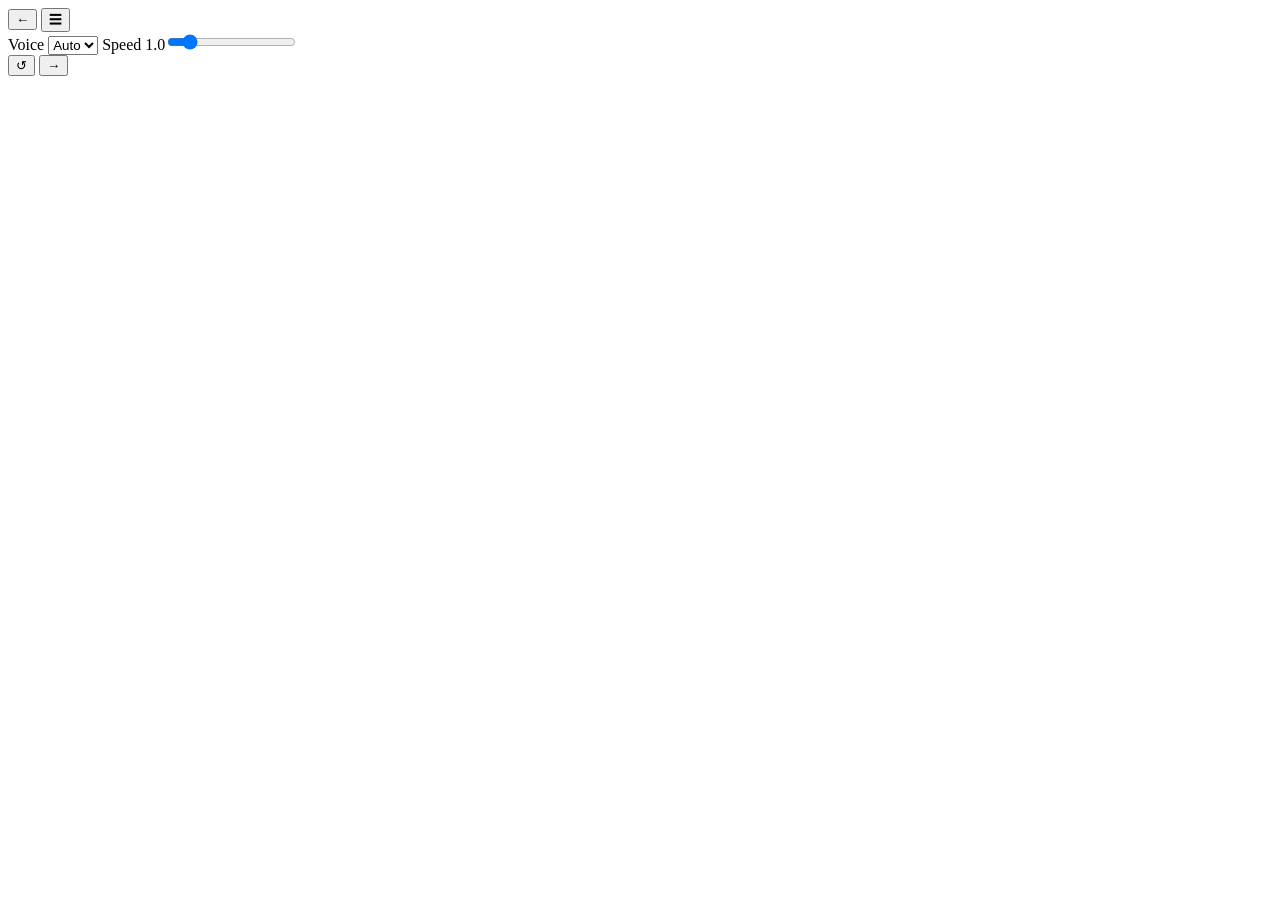
==== commit 7641756e: "Rebuild Clover Lesson8 on shared Engine v1" ====
--- a/index.html
+++ b/index.html
@@ -1,32 +1,40 @@
 <!doctype html>
-<html lang="ja" data-mode="teacher">
+<html lang="ja">
 <head>
 <meta charset="utf-8">
-<meta name="viewport" content="width=device-width,initial-scale=1">
+<meta name="viewport" content="width=device-width,initial-scale=1,viewport-fit=cover">
+<meta name="theme-color" content="#172033">
 <title>Clover Lesson 8</title>
-<link rel="stylesheet" href="styles.css">
+<link rel="stylesheet" href="https://branzfamily01.github.io/english-classroom/_engine/v1/engine.css">
+<link rel="stylesheet" href="lesson08-v1.css">
+<script>
+window.LESSON_META={"schemaVersion":1,"id":"clover.lesson8","title":"Clover Lesson 8","series":"Clover","lesson":"8","grade":3,"subject":"English","engine":"v1","status":"review","questionCount":37,"formats":["blank","choice","order","translate","write"],"teacherMode":true,"studentExport":true,"features":["concept-map","question-diagrams","small-step-hints","backup-technique","final-check"]};
+</script>
 </head>
 <body>
-<main class="stage" data-fit="normal" data-phase="problem">
-  <section id="slide"></section>
-  <aside id="teacher" class="teacher"></aside>
-  <nav id="nav" class="nav">
-    <button id="prev" aria-label="前へ">←</button>
-    <button id="mapBtn" class="hideable">🗺 地図</button>
-    <div class="hideable count" id="count">1 / 37</div>
-    <div class="hideable dots" id="dots"></div>
-    <label class="hideable small">Speed <input id="speed" type="range" min="0.7" max="1.4" step="0.1" value="1"></label>
-    <button id="resetBtn" class="hideable" aria-label="最初から">↻</button>
-    <button id="next" class="next" aria-label="次へ">→</button>
-    <button id="navMin" aria-label="操作バーを縮小">−</button>
-    <span class="hideable count" id="stageName">Problem</span>
-  </nav>
-  <div id="modalroot"></div>
-</main>
+<div id="app" class="app" tabindex="0">
+  <main class="stage" id="stage" aria-live="polite"></main>
+  <div class="toolbar" aria-label="スライド操作">
+    <button class="icon-btn" id="prevBtn" type="button" aria-label="前の画面">←</button>
+    <button class="icon-btn" id="menuBtn" type="button" aria-label="問題一覧">☰</button>
+    <div class="progress-wrap" aria-label="進行状況"><span id="slideCounter" class="counter"></span><div id="stepDots" class="step-dots"></div></div>
+    <div class="voice-controls">
+      <label>Voice <select id="voiceMode" aria-label="英語音声"><option value="auto">Auto</option><option value="en-US">US</option><option value="en-GB">UK</option></select></label>
+      <label>Speed <span id="rateValue">1.0</span><input id="rate" type="range" min="0.7" max="3" step="0.1" value="1.0" aria-label="読み上げ速度"></label>
+    </div>
+    <button class="icon-btn" id="resetBtn" type="button" aria-label="この問題を最初に戻す">↺</button>
+    <button class="icon-btn primary" id="nextBtn" type="button" aria-label="次の画面">→</button>
+  </div>
+  <div id="drawer" class="drawer" hidden><div class="drawer-card" role="dialog" aria-modal="true" aria-label="問題一覧"><div class="drawer-head"><strong id="drawerTitle">問題一覧</strong><button id="closeDrawer" type="button" class="icon-btn">×</button></div><div id="questionList" class="question-list"></div></div></div>
+  <div id="toast" class="toast" hidden></div>
+</div>
 <script src="lesson-data.js"></script>
-<script src="data.js"></script>
-<script src="references.js"></script>
-<script src="app.js"></script>
-<script src="layout-fix.js"></script>
+<script src="lesson-data-v1.js"></script>
+<script src="lesson-references-v1.js"></script>
+<script src="lesson08-learning-v1.js"></script>
+<script src="https://branzfamily01.github.io/english-classroom/_engine/v1/audio.js"></script>
+<script src="https://branzfamily01.github.io/english-classroom/_engine/v1/engine.js"></script>
+<script src="https://branzfamily01.github.io/english-classroom/_teacher/v1/teacher.js"></script>
+<script src="lesson08-enhance-v1.js"></script>
 </body>
 </html>
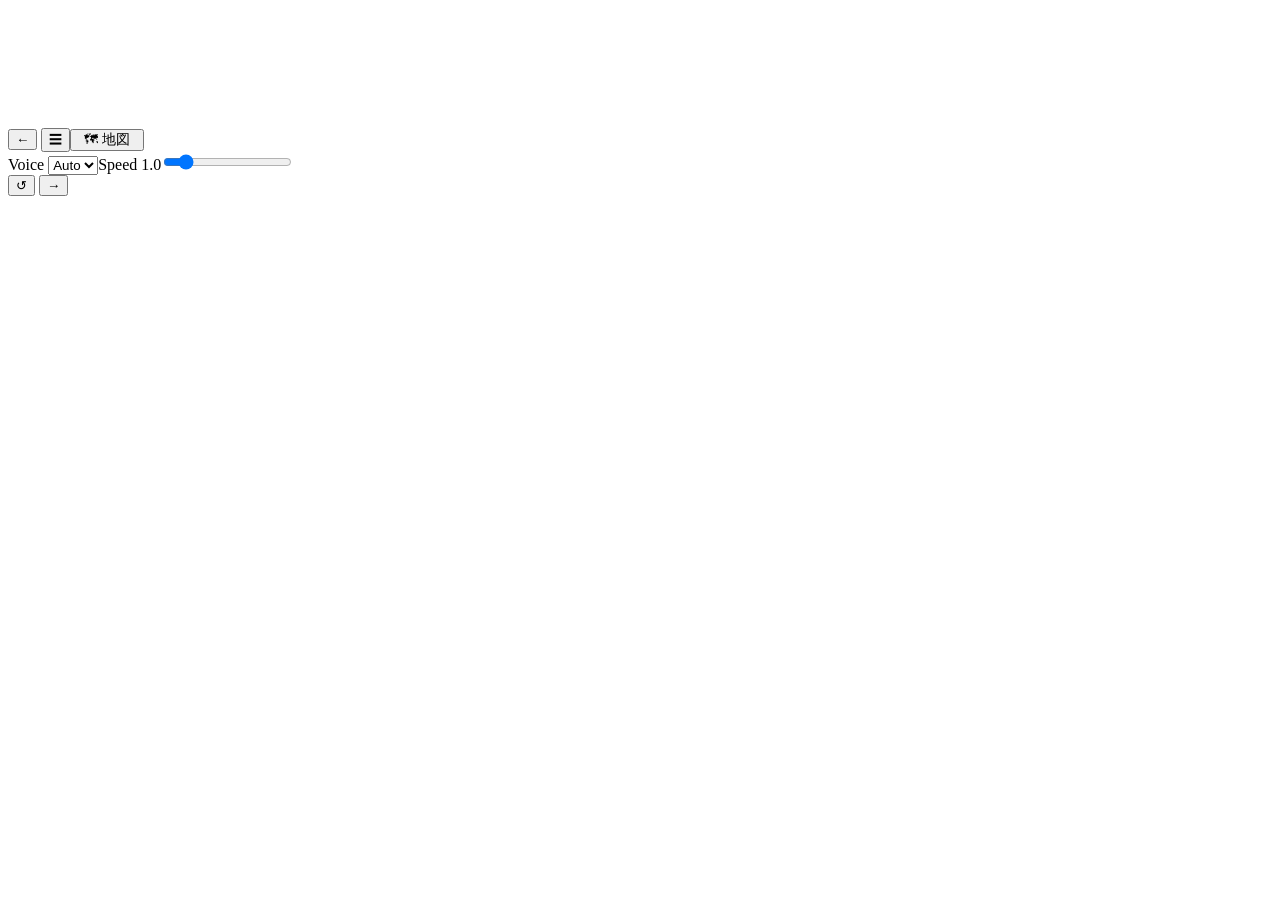
==== commit edee100c: "Use phrase-based Back Up chunks in Clover Lesson8" ====
--- a/index.html
+++ b/index.html
@@ -18,10 +18,7 @@
     <button class="icon-btn" id="prevBtn" type="button" aria-label="前の画面">←</button>
     <button class="icon-btn" id="menuBtn" type="button" aria-label="問題一覧">☰</button>
     <div class="progress-wrap" aria-label="進行状況"><span id="slideCounter" class="counter"></span><div id="stepDots" class="step-dots"></div></div>
-    <div class="voice-controls">
-      <label>Voice <select id="voiceMode" aria-label="英語音声"><option value="auto">Auto</option><option value="en-US">US</option><option value="en-GB">UK</option></select></label>
-      <label>Speed <span id="rateValue">1.0</span><input id="rate" type="range" min="0.7" max="3" step="0.1" value="1.0" aria-label="読み上げ速度"></label>
-    </div>
+    <div class="voice-controls"><label>Voice <select id="voiceMode" aria-label="英語音声"><option value="auto">Auto</option><option value="en-US">US</option><option value="en-GB">UK</option></select></label><label>Speed <span id="rateValue">1.0</span><input id="rate" type="range" min="0.7" max="3" step="0.1" value="1.0" aria-label="読み上げ速度"></label></div>
     <button class="icon-btn" id="resetBtn" type="button" aria-label="この問題を最初に戻す">↺</button>
     <button class="icon-btn primary" id="nextBtn" type="button" aria-label="次の画面">→</button>
   </div>
@@ -29,6 +26,7 @@
   <div id="toast" class="toast" hidden></div>
 </div>
 <script src="lesson-data.js"></script>
+<script src="lesson08-output-v1.js"></script>
 <script src="lesson-data-v1.js"></script>
 <script src="lesson-references-v1.js"></script>
 <script src="lesson08-learning-v1.js"></script>
--- a/lesson08-v1.css
+++ b/lesson08-v1.css
@@ -0,0 +1,14 @@
+/* Clover Lesson 8 — Evergreen Gold Standard / Engine v1 visual layer */
+:root{--cl-reading:"Iowan Old Style","Baskerville","Palatino Linotype","Book Antiqua",Georgia,serif;--cl-ui:"Avenir Next",Avenir,"Segoe UI","Helvetica Neue",Arial,sans-serif;--cl-jp:"Hiragino Sans","Yu Gothic UI","Yu Gothic",Meiryo,sans-serif}
+.question{font-family:var(--cl-reading)!important;font-weight:700!important;letter-spacing:.005em!important}.completed,.backup-chunk,.quick-answer,.last-try-answer,.final-choice-answer strong{font-family:var(--cl-reading)!important}.hint-en,.output-instruction b,.final-lead,.guide-card b{font-family:var(--cl-ui)!important}.hint-jp,.output-instruction span,.final-lead-jp,.guide-card p,.backup-ready span,.wrong-item,.method{font-family:var(--cl-jp)!important}.hint-mark{background:#ffe19a;color:#172033;border-radius:4px;padding:0 .08em;box-shadow:inset 0 -3px 0 #e8ad31}.map-btn{font-size:14px!important;min-width:auto!important;width:auto!important;padding:0 12px!important;white-space:nowrap}.toolbar.is-collapsed .map-btn{display:none!important}
+#stage{padding:30px 42px 90px!important}#stage[data-lesson-stage]:not([data-lesson-stage="problem"])>h1{display:none!important}#stage[data-lesson-stage]:not([data-lesson-stage="problem"]) .topline{margin-bottom:8px!important}#stage[data-lesson-stage]:not([data-lesson-stage="problem"]) .question-card{padding:13px 20px!important;border-radius:18px!important}#stage[data-lesson-stage]:not([data-lesson-stage="problem"]) .question{font-size:clamp(19px,1.8vw,27px)!important;line-height:1.27!important;padding-right:60px!important}#stage[data-long="1"] .question{font-size:clamp(17px,1.58vw,23px)!important;line-height:1.25!important}#stage[data-lesson-stage]:not([data-lesson-stage="problem"]) .question-card .audio-btn{right:13px!important;top:50%!important;transform:translateY(-50%)!important;min-width:42px!important;height:42px!important}#stage[data-lesson-stage]:not([data-lesson-stage="problem"]) .content{margin-top:10px!important}#stage[data-lesson-stage]:not([data-lesson-stage="problem"]) .stage-panel{padding:13px 18px!important;border-radius:18px!important}#stage[data-lesson-stage="problem"] .question{font-size:clamp(22px,2.05vw,30px)!important;line-height:1.34!important}#stage[data-lesson-stage="problem"][data-long="1"] .question{font-size:clamp(18px,1.72vw,25px)!important;line-height:1.28!important}.stage-hint{display:none!important}
+#stage .choice-grid{gap:7px 9px!important;margin-top:10px!important}#stage .choice{font-size:clamp(13px,1.28vw,18px)!important;padding:6px 10px!important}
+#stage[data-lesson-stage^="hint:"] .hint-panel{padding:14px 20px!important}#stage[data-lesson-stage^="hint:"] .hint-en{font-size:clamp(21px,2.05vw,30px)!important;line-height:1.2!important}#stage[data-lesson-stage^="hint:"] .hint-jp{font-size:clamp(13px,1.2vw,17px)!important;margin-top:5px!important;line-height:1.45!important}#stage[data-lesson-stage^="hint:"] .hint-look{margin-top:10px!important;gap:7px!important}#stage[data-lesson-stage^="hint:"] .hint-look span{padding:6px 11px!important;font-size:clamp(14px,1.3vw,18px)!important}
+#stage[data-lesson-stage="answer"] .answer-main{font-size:clamp(20px,2vw,30px)!important;line-height:1.26!important;margin:0 0 6px!important}#stage[data-lesson-stage="answer"] .completed{font-size:clamp(16px,1.5vw,21px)!important;line-height:1.32!important;padding:9px 13px!important;margin-top:7px!important}
+#stage[data-lesson-stage="reason"] .method{margin-top:6px!important;padding:7px 10px!important;font-size:clamp(13px,1.18vw,16px)!important;line-height:1.35!important}#stage[data-lesson-stage="reason"] .bullets{margin-top:2px!important}#stage[data-lesson-stage="reason"] .bullets li{font-size:clamp(14px,1.28vw,17px)!important;line-height:1.33!important;margin-bottom:4px!important}#stage[data-lesson-stage="wrong"] .wrong-list{gap:5px!important}#stage[data-lesson-stage="wrong"] .wrong-item{padding:7px 10px!important;font-size:clamp(12px,1.08vw,15.5px)!important;line-height:1.28!important}#stage[data-dense="1"][data-lesson-stage="wrong"] .wrong-item{padding:6px 9px!important;font-size:clamp(11.5px,1.0vw,14.5px)!important;line-height:1.23!important}#stage[data-lesson-stage="translation"] .jp-translation{font-family:var(--cl-jp)!important;font-size:clamp(19px,1.9vw,28px)!important;line-height:1.42!important;margin:0!important}
+#stage[data-lesson-stage="output"] .question-card{display:none!important}#stage[data-lesson-stage="output"] .content{margin-top:6px!important}#stage[data-lesson-stage="output"] .stage-panel{padding:13px 18px!important}#stage[data-lesson-stage="output"] .output-instruction{gap:2px!important;margin-bottom:6px!important}#stage[data-lesson-stage="output"] .output-instruction b{font-size:clamp(14px,1.35vw,18px)!important}#stage[data-lesson-stage="output"] .output-instruction span{font-size:12px!important}#stage[data-lesson-stage="output"] .backup-practice{gap:7px!important}#stage[data-lesson-stage="output"] .backup-cue{font-family:var(--cl-jp)!important;font-size:clamp(17px,1.65vw,23px)!important;line-height:1.36!important;padding:9px 13px!important;border-radius:13px!important}#stage[data-lesson-stage="output"] .backup-chunks{min-height:48px!important;padding:9px 12px!important;border-radius:13px!important;gap:6px!important}#stage[data-lesson-stage="output"] .backup-chunk{font-size:clamp(15px,1.42vw,20px)!important;line-height:1.25!important}#stage[data-lesson-stage="output"] .output-actions{margin-top:7px!important}#stage[data-lesson-stage="output"] .action-btn{padding:8px 13px!important;font-size:13px!important}
+.where-am-i{display:flex;align-items:center;gap:7px;flex-wrap:wrap;margin:-4px 0 9px;color:#637087;font-size:12px;font-weight:800}.where-am-i>span{background:#172033;color:#fff;border-radius:999px;padding:5px 9px}.where-am-i b{color:#253752}.where-am-i i{font-style:normal;color:#a6afba}.question-viz{margin-top:10px;border-top:1px solid #d8e4dc;padding-top:9px}.viz-title{font-weight:950;color:#355f49;margin-bottom:7px;font-size:14px}.viz-flow,.viz-timeline,.viz-formula,.big-flow{display:flex;align-items:stretch;gap:7px;flex-wrap:wrap}.viz-flow span,.viz-timeline article,.viz-formula span,.big-flow span{background:#f7f9fc;border:1px solid #d5dce6;border-radius:12px;padding:8px 11px;font-weight:850;color:#23344c;font-size:14px}.viz-flow .arrow,.big-flow .arrow{background:transparent;border:0;display:grid;place-items:center;font-size:20px;padding:3px}.viz-timeline article{min-width:130px;display:grid;gap:2px}.viz-timeline article span{font-size:11px;color:#6d7787}.viz-timeline i{display:grid;place-items:center;font-style:normal;color:#a37b32;font-weight:950}.viz-formula{align-items:center}.viz-formula .modal{background:#fff0d8;border-color:#e8bd72}.viz-formula .verb{background:#eef8f2;border-color:#a9d0b6}.viz-formula i{display:grid;place-items:center;font-style:normal;font-weight:950;color:#8a94a2}.viz-note{margin:6px 0 0;color:#6a7380;font-size:12px;font-weight:750}.viz-decision{display:grid;gap:6px}.viz-decision>div{display:grid;grid-template-columns:1fr 32px 1fr;align-items:center;gap:7px;border:1px solid #d5dce6;border-radius:11px;padding:7px 10px;background:#f8fafc;font-size:14px}.viz-decision i{text-align:center;font-style:normal;color:#b37a24}.viz-decision strong{color:#244a36}
+.concept-map-drawer[hidden]{display:none!important}.concept-map-drawer{position:fixed;inset:0;z-index:100;background:rgba(7,13,24,.72);padding:18px;display:grid;place-items:center}.concept-map-card{width:min(1180px,98vw);height:min(88vh,850px);background:#fffdf8;border-radius:24px;overflow:hidden;display:grid;grid-template-rows:auto auto 1fr;box-shadow:0 30px 90px rgba(0,0,0,.4)}.concept-map-head{background:linear-gradient(135deg,#13213a,#284b69);color:#fff;padding:18px 22px;display:flex;justify-content:space-between;gap:20px}.concept-map-head small{letter-spacing:.18em;color:#f3c66f;font-weight:900}.concept-map-head h2{margin:4px 0;font-size:clamp(22px,3vw,34px)}.concept-map-head p{margin:0;color:#dbe7f0}.map-close{width:44px;height:44px;border-radius:12px;border:1px solid rgba(255,255,255,.3);background:rgba(255,255,255,.1);color:#fff;font-size:25px;cursor:pointer}.map-tabs{display:flex;gap:6px;overflow-x:auto;padding:8px;background:#eae5dc;border-bottom:1px solid #d5cec4}.map-tabs button{white-space:nowrap;border:0;border-radius:999px;padding:8px 12px;background:#fff;color:#405069;font-weight:850;cursor:pointer}.map-tabs button.active{background:#172033;color:#fff}.concept-map-body{overflow:auto;padding:20px 22px}.concept-map-body>section>h2{margin:0 0 8px;color:#172033}.map-lead{font-size:16px;line-height:1.55;color:#4e5d70;max-width:980px}.concept-grid{display:grid;grid-template-columns:repeat(3,minmax(0,1fr));gap:10px}.concept-card{border:1px solid #d8d2c9;border-radius:16px;padding:13px;background:#fff}.concept-card.in-lesson{border:2px solid #e4aa45;background:#fff8e9}.concept-status{font-size:10px;font-weight:950;letter-spacing:.1em;color:#a16a14}.concept-card h3{margin:5px 0 8px}.concept-items{display:flex;flex-wrap:wrap;gap:5px}.concept-items span{background:#eef2f6;border-radius:999px;padding:5px 8px;font-weight:850;font-size:13px}.concept-card p{font-size:13px;line-height:1.45;color:#687385}.map-compare{display:grid;grid-template-columns:repeat(2,minmax(0,1fr));gap:10px}.map-compare article{border:1px solid #d5dce6;border-radius:17px;padding:18px;background:#fff}.map-compare h3{font-size:24px;margin:8px 0}.map-compare p{color:#5b6879;line-height:1.5}.map-compare strong{color:#2c5c42}.map-badge{display:inline-block;border-radius:999px;padding:5px 9px;background:#172033;color:#fff;font-weight:900}.matrix-wrap{overflow:auto}.matrix-wrap table{border-collapse:collapse;width:100%;background:#fff}.matrix-wrap th,.matrix-wrap td{border:1px solid #d4d9df;padding:12px;text-align:left;vertical-align:top}.matrix-wrap thead th{background:#172033;color:#fff}.matrix-wrap tbody th{background:#f4efe5}.branch-grid{display:grid;grid-template-columns:repeat(3,minmax(0,1fr));gap:10px}.branch-card{border:1px solid #d5dce6;border-radius:16px;padding:15px;background:#fff}.branch-card h3{font-size:22px;margin:0 0 4px}.branch-core{font-weight:850;color:#8a5a12;background:#fff3d7;border-radius:10px;padding:8px}.branch-list{display:grid;gap:6px;margin-top:10px}.branch-list span{padding:8px 10px;border-radius:10px;background:#f3f6f9;font-weight:750}
+.final-stage{overflow:hidden!important;padding:27px 42px 90px!important}.final-stage .final-screen{height:auto!important;max-height:100%!important;align-content:start!important}.final-stage .final-kicker{margin-bottom:4px!important}.final-stage .final-screen h1{font-size:clamp(28px,3vw,43px)!important;margin-bottom:3px!important}.final-stage .final-lead{font-size:clamp(14px,1.35vw,18px)!important}.final-stage .final-lead-jp{font-size:12px!important;margin:2px 0 9px!important}.final-stage .quick-grid{gap:7px!important}.final-stage .quick-card{min-height:68px!important;padding:9px 11px!important;border-radius:13px!important}.final-stage .quick-cue{font-size:clamp(14px,1.35vw,18px)!important;padding-right:68px!important}.final-stage .quick-answer{margin-top:5px!important;padding:6px 9px!important;font-size:clamp(14px,1.3vw,18px)!important}.final-stage .mini-check{right:9px!important;top:9px!important;padding:5px 8px!important;font-size:12px!important}.final-stage .final-choice-list,.final-stage .last-try-list{gap:6px!important}.final-stage .final-choice-card,.final-stage .last-try-card{min-height:0!important;padding:9px 11px!important;border-radius:13px!important}.final-stage .final-choice-answer,.final-stage .last-try-answer{margin-top:5px!important;padding:6px 9px!important}
+@media(max-height:820px) and (min-width:701px){#stage{padding:23px 36px 80px!important}#stage[data-lesson-stage="problem"]>h1{font-size:clamp(29px,2.8vw,40px)!important;margin-bottom:9px!important}#stage[data-lesson-stage="problem"] .question-card{padding:15px 21px!important}#stage[data-lesson-stage]:not([data-lesson-stage="problem"]) .question-card{padding:10px 17px!important}#stage[data-lesson-stage]:not([data-lesson-stage="problem"]) .content{margin-top:7px!important}#stage[data-lesson-stage]:not([data-lesson-stage="problem"]) .stage-panel{padding:10px 15px!important}.final-stage{padding:21px 36px 80px!important}.final-stage .quick-card{min-height:60px!important;padding:7px 10px!important}}
+@media(max-width:900px){.concept-grid{grid-template-columns:repeat(2,minmax(0,1fr))}.branch-grid{grid-template-columns:1fr}}@media(max-width:700px){#stage{padding:18px 16px 88px!important}#stage[data-lesson-stage]:not([data-lesson-stage="problem"]) .question-card{display:block}#stage[data-lesson-stage="output"] .question-card{display:none!important}.final-stage{overflow:auto!important;padding:18px 16px 88px!important}.concept-map-drawer{padding:0}.concept-map-card{width:100vw;height:100vh;border-radius:0}.concept-grid,.map-compare{grid-template-columns:1fr}.concept-map-body{padding:14px}.viz-decision>div{grid-template-columns:1fr}.viz-decision i{transform:rotate(90deg)}}
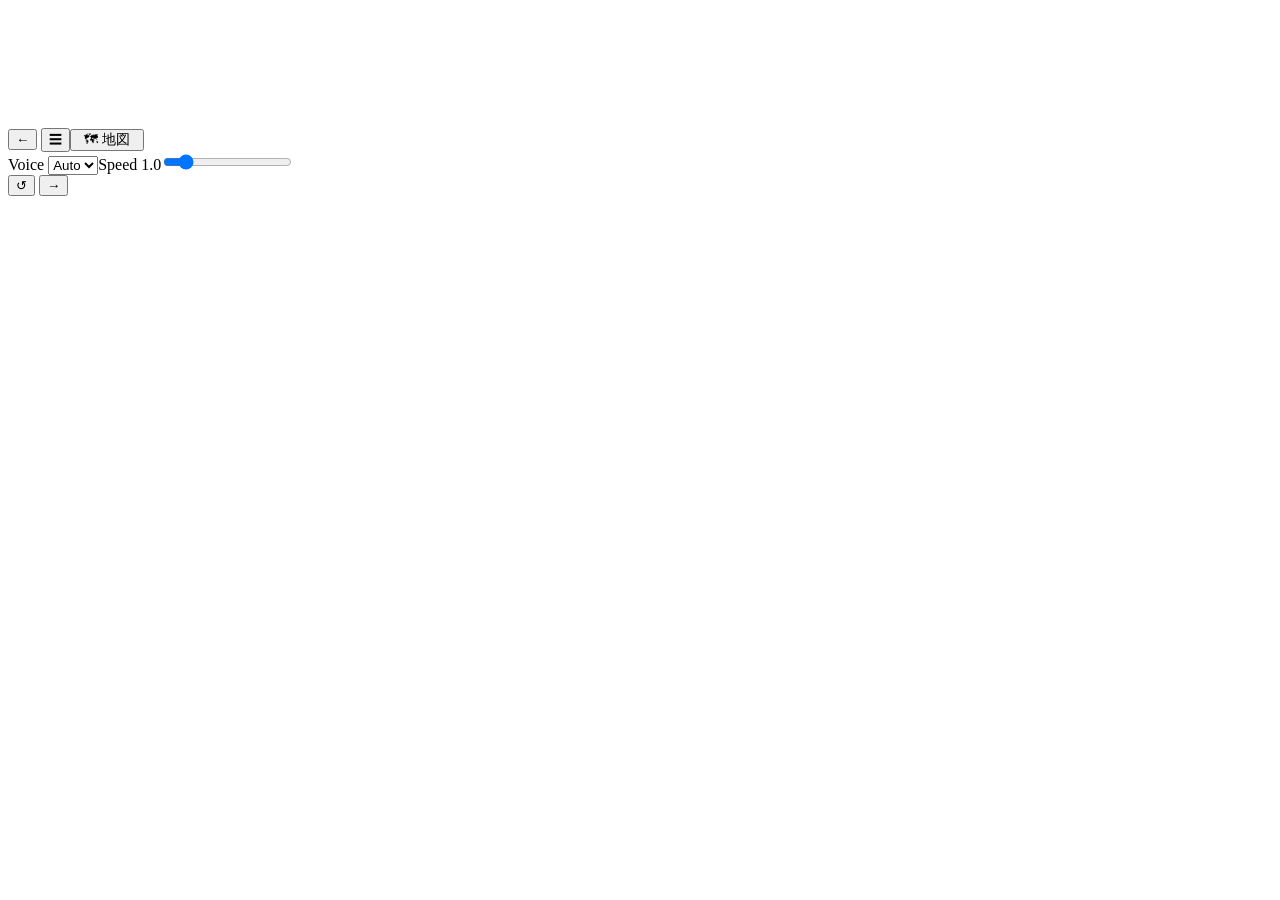
==== commit 2e1cb7f8: "Mark Clover Lesson 8 runtime ready" ====
--- a/index.html
+++ b/index.html
@@ -8,7 +8,7 @@
 <link rel="stylesheet" href="https://branzfamily01.github.io/english-classroom/_engine/v1/engine.css">
 <link rel="stylesheet" href="lesson08-v1.css">
 <script>
-window.LESSON_META={"schemaVersion":1,"id":"clover.lesson8","title":"Clover Lesson 8","series":"Clover","lesson":"8","grade":3,"subject":"English","engine":"v1","status":"review","questionCount":37,"formats":["blank","choice","order","translate","write"],"teacherMode":true,"studentExport":true,"features":["concept-map","question-diagrams","small-step-hints","backup-technique","final-check"]};
+window.LESSON_META={"schemaVersion":1,"id":"clover.lesson8","title":"Clover Lesson 8","series":"Clover","lesson":"8","grade":3,"subject":"English","engine":"v1","status":"ready","questionCount":37,"formats":["blank","choice","order","translate","write"],"teacherMode":true,"studentExport":true,"features":["concept-map","question-diagrams","small-step-hints","backup-technique","final-check"]};
 </script>
 </head>
 <body>
